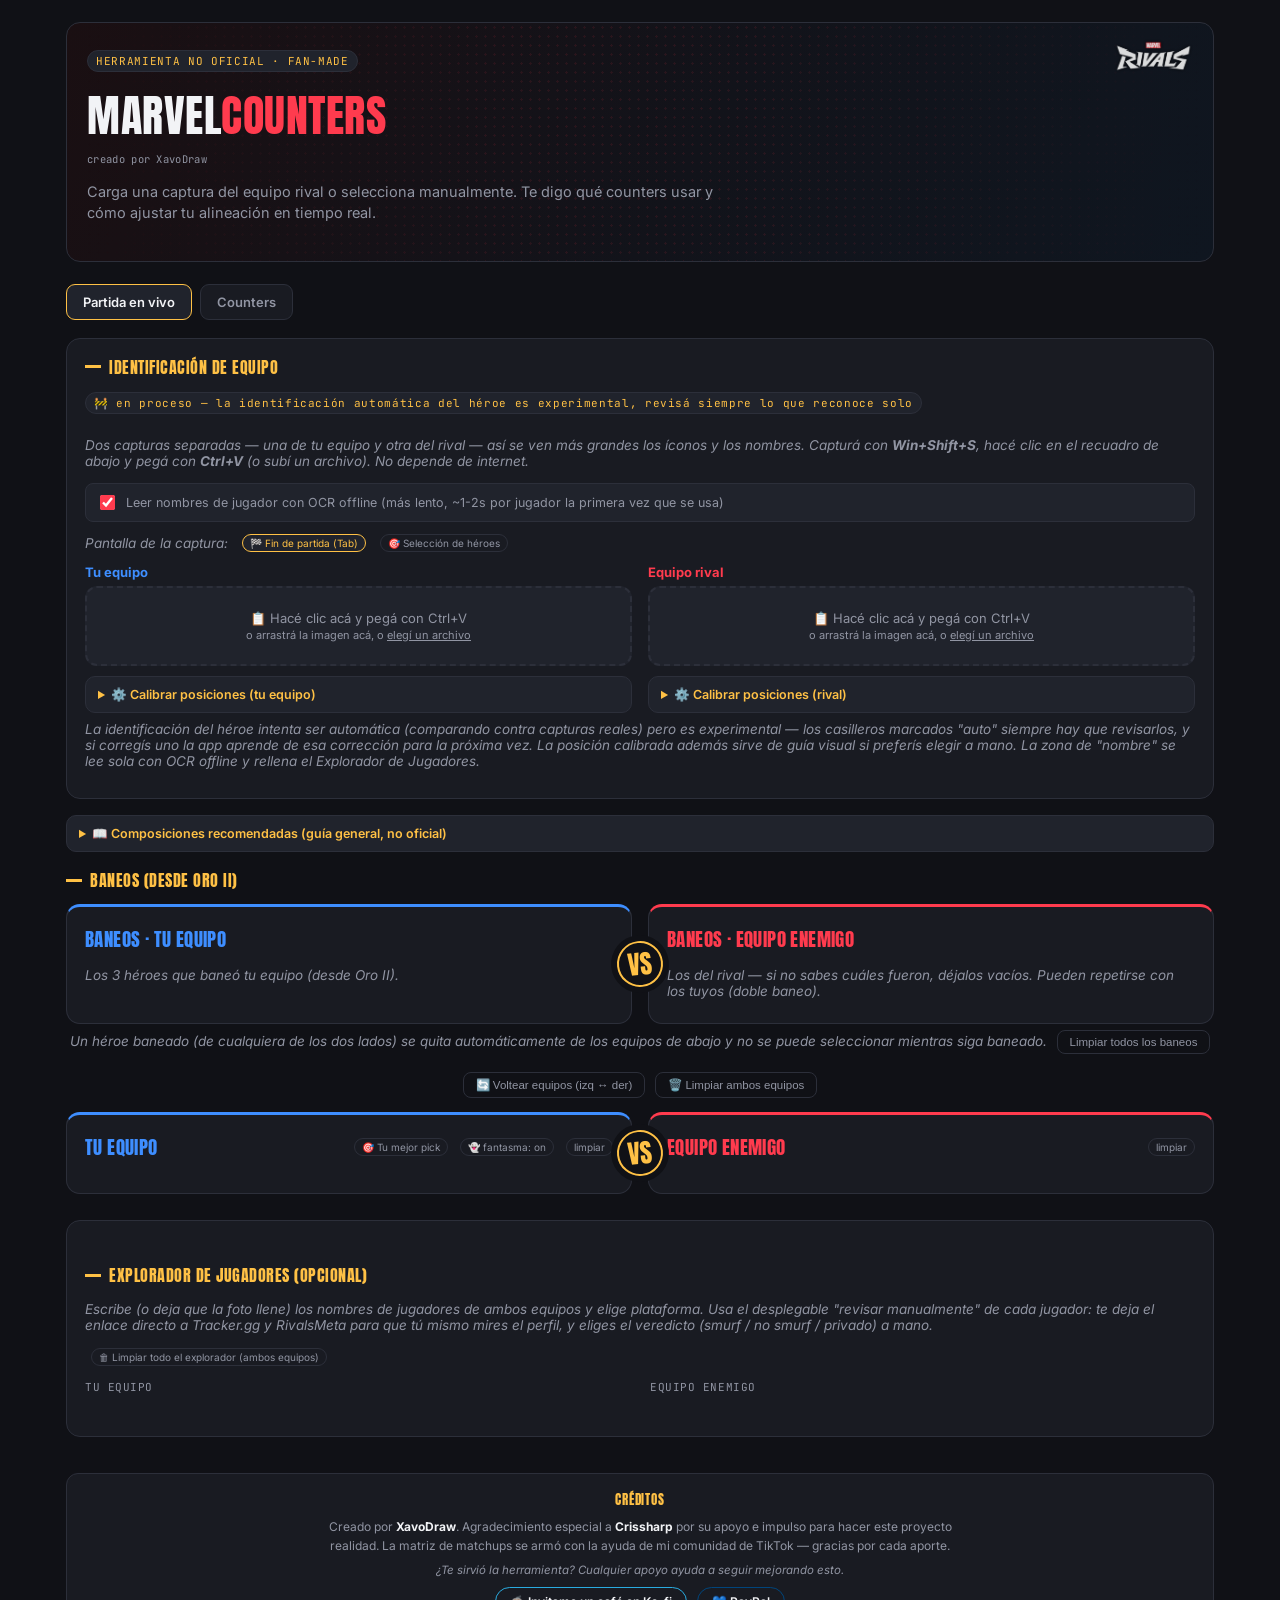
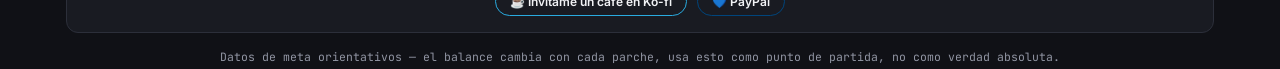
==== index.html @ 92feb105 "Identificacion de capturas Identificar al heroe, sin exito creo" ====
<!DOCTYPE html>
<html lang="es">
<head>
<meta charset="UTF-8">
<meta http-equiv="refresh" content="0; url=MarvelCountersPrime.html">
<title>Marvel Counters</title>
</head>
<body>
<p>Cargando... si no avanza, <a href="MarvelCountersPrime.html">hacé clic acá</a>.</p>
</body>
</html>
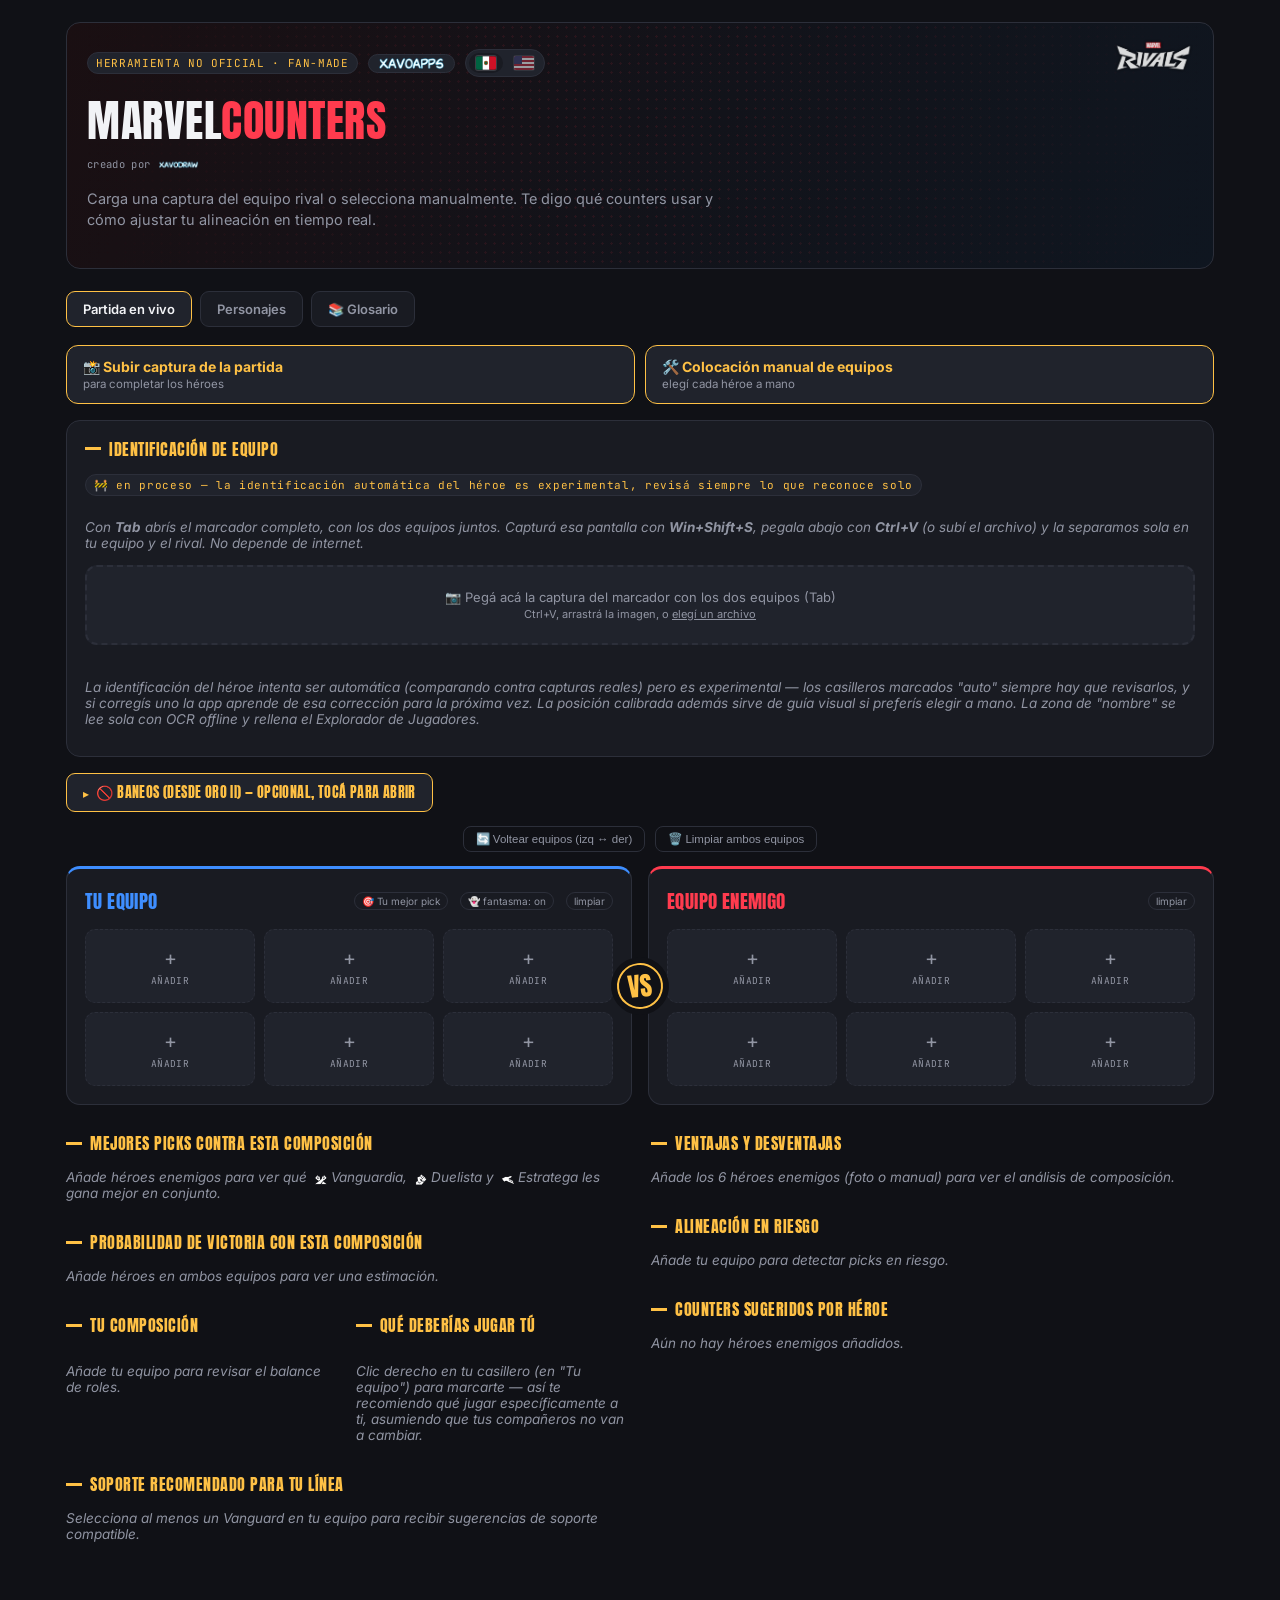
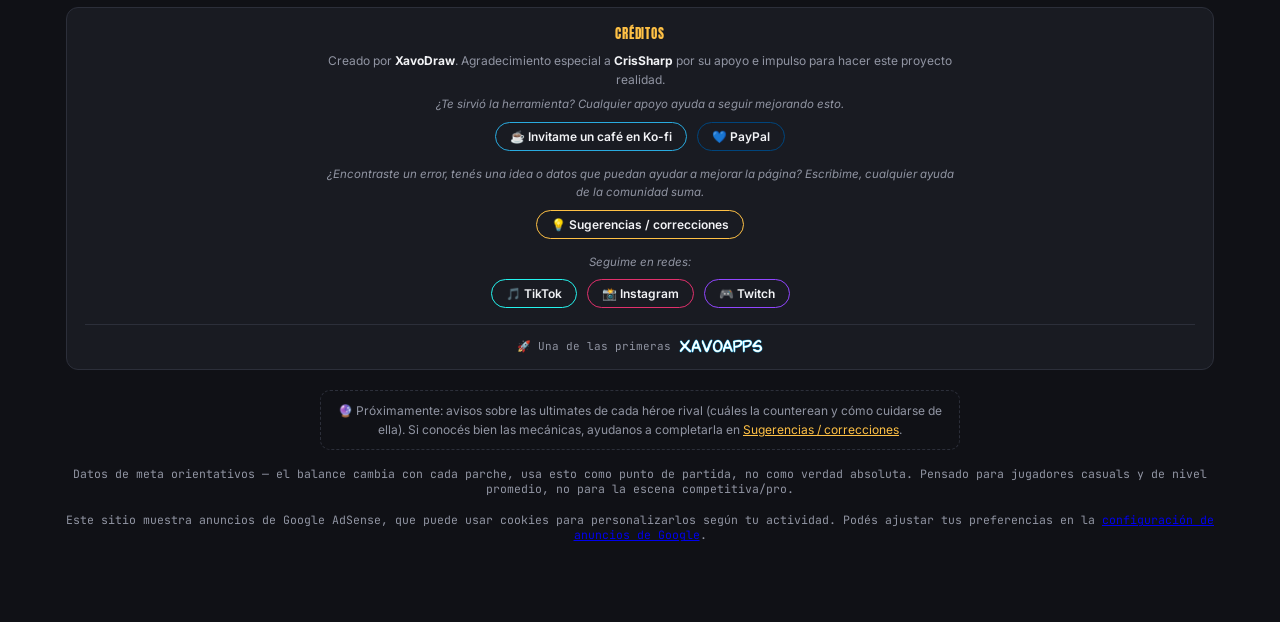
==== commit 87c6b5a8: "Sirve la app directamente en index.html en vez de redirigir a MarvelCountersPrime.html Evita que la " ====
--- a/index.html
+++ b/index.html
@@ -2,10 +2,334 @@
 <html lang="es">
 <head>
 <meta charset="UTF-8">
-<meta http-equiv="refresh" content="0; url=MarvelCountersPrime.html">
+<meta name="viewport" content="width=device-width, initial-scale=1.0">
 <title>Marvel Counters</title>
+<script async src="https://pagead2.googlesyndication.com/pagead/js/adsbygoogle.js?client=ca-pub-5918687783087129" crossorigin="anonymous"></script>
+<link rel="preconnect" href="https://fonts.googleapis.com">
+<link href="https://fonts.googleapis.com/css2?family=Anton&family=Inter:wght@400;500;600;700;800&family=JetBrains+Mono:wght@500&display=swap" rel="stylesheet">
+<link rel="stylesheet" href="assets/css/styles.css">
 </head>
 <body>
-<p>Cargando... si no avanza, <a href="MarvelCountersPrime.html">hacé clic acá</a>.</p>
+<button id="backToTopBtn" title="Volver arriba" data-i18n-title="backToTop">⬆</button>
+<div id="tipToast"><button class="tip-close" id="tipToastClose" title="Cerrar" data-i18n-title="close">✕</button><span id="tipToastText"></span></div>
+<div class="wrap">
+
+  <header>
+    <div class="halftone-strip"></div>
+    <img class="game-logo" src="assets/img/marvel-rivals-logo.webp" alt="Marvel Rivals">
+    <div class="badge-row">
+      <span class="badge" data-i18n="header.badge">HERRAMIENTA NO OFICIAL · FAN-MADE</span>
+      <a class="xavoapps-badge" href="https://www.tiktok.com/@xavovideo" target="_blank" rel="noopener" title="Una de las primeras XavoApps" data-i18n-title="header.xavoappsTitle">
+        <img src="assets/img/xavoapps-logo.png" alt="XavoApps">
+      </a>
+      <div class="lang-toggle">
+        <button class="lang-btn active" id="langEs" data-lang="es" title="Español"><svg viewBox="0 0 3 2" width="20" height="14" aria-hidden="true"><rect width="1" height="2" fill="#006341"/><rect x="1" width="1" height="2" fill="#fff"/><rect x="2" width="1" height="2" fill="#CE1126"/><circle cx="1.5" cy="1" r="0.32" fill="#8B5A2B"/><circle cx="1.5" cy="1" r="0.16" fill="#006341"/></svg></button>
+        <button class="lang-btn" id="langEn" data-lang="en" title="English"><svg viewBox="0 0 20 14" width="20" height="14" aria-hidden="true"><rect width="20" height="14" fill="#fff"/><rect width="20" height="2" y="0" fill="#B22234"/><rect width="20" height="2" y="4" fill="#B22234"/><rect width="20" height="2" y="8" fill="#B22234"/><rect width="20" height="2" y="12" fill="#B22234"/><rect width="8" height="8" fill="#3C3B6E"/></svg></button>
+      </div>
+    </div>
+    <h1>MARVEL<span>COUNTERS</span></h1>
+    <p class="credit" data-i18n-html="header.credit">creado por <img class="xavodraw-logo" src="assets/img/xavodraw-logo.png" alt="XavoDraw"></p>
+    <p class="sub" data-i18n="header.sub">Carga una captura del equipo rival o selecciona manualmente. Te digo qué counters usar y cómo ajustar tu alineación en tiempo real.</p>
+  </header>
+
+  <div class="tabbar">
+    <button class="tab-btn active" id="tabMain" data-i18n="tab.main">Partida en vivo</button>
+    <button class="tab-btn" id="tabEditor" data-i18n="tab.editor">Counters</button>
+    <button class="tab-btn" id="tabGlossary" data-i18n="tab.glossary">Glosario</button>
+  </div>
+
+  <div id="mainView">
+
+  <!-- explorador de jugadores (pre-partida) sigue oculto por el momento (beta pausada) -- se deja
+       en el DOM, solo escondido, para reactivarlo facil mas adelante sin perder el trabajo de
+       deteccion/i18n. La identificacion de equipo (captura del marcador) se reactivo el 2026-08-17
+       tras arreglar la deteccion de verdad (ver commits del dia: bug de trimDarkBorders + seed
+       reconstruido con 55 heroes, probado en vivo con capturas reales, 9/12 y 11/11 aciertos) -->
+  <div class="quick-jump-row">
+    <a class="quick-jump-btn" href="#teamCaptureSection"><span data-i18n="quickjump.team">📸 Subir captura de la partida</span><span class="qj-sub" data-i18n="quickjump.teamSub">para completar los héroes</span></a>
+    <a class="quick-jump-btn" href="#playerNamesCaptureZone" style="display:none;"><span data-i18n="quickjump.names">🪧 Captura de jugadores (pre-partida)</span><span class="qj-sub" data-i18n="quickjump.namesSub">para completar el explorador de jugadores</span></a>
+    <a class="quick-jump-btn" href="#manualTeamSection"><span data-i18n="quickjump.manual">🛠️ Colocación manual de equipos</span><span class="qj-sub" data-i18n="quickjump.manualSub">elegí cada héroe a mano</span></a>
+  </div>
+
+  <div class="local-detect-section" id="teamCaptureSection">
+    <div class="sec-title" style="margin-top:0;" data-i18n="team.title">Identificación de equipo</div>
+    <span class="badge" style="margin-bottom:10px;" data-i18n="team.betaBadge">🚧 en proceso — la identificación automática del héroe es experimental, revisá siempre lo que reconoce solo</span>
+    <p class="empty-hint" data-i18n-html="team.hintSeparate">Con <b>Tab</b> abrís el marcador completo, con los dos equipos juntos. Capturá esa pantalla con <b>Win+Shift+S</b>, pegala abajo con <b>Ctrl+V</b> (o subí el archivo) y la separamos sola en tu equipo y el rival. No depende de internet.</p>
+    <div id="combinedZoneWrap">
+      <div class="paste-zone" id="pasteZoneCombined" tabindex="0" data-i18n-html="team.combinedHint">📷 Pegá acá la captura del marcador con los dos equipos (Tab)<br><span class="paste-zone-sub">Ctrl+V, arrastrá la imagen, o <u id="combinedFilePick">elegí un archivo</u></span></div>
+      <input type="file" id="combinedFileInput" accept="image/*" style="display:none">
+      <span class="status-line" id="combinedDetectStatus"></span>
+      <div style="display:flex;gap:16px;flex-wrap:wrap;margin-top:6px;">
+        <span class="status-line" id="allyDetectStatus" style="color:var(--ally);"></span>
+        <span class="status-line" id="enemyDetectStatus" style="color:var(--enemy);"></span>
+      </div>
+    </div>
+    <p class="empty-hint" style="margin-top:8px;" data-i18n-html="team.footerHint">La identificación del héroe intenta ser automática (comparando contra capturas reales) pero es experimental — los casilleros marcados "auto" siempre hay que revisarlos, y si corregís uno la app aprende de esa corrección para la próxima vez. La posición calibrada además sirve de guía visual si preferís elegir a mano. La zona de "nombre" se lee sola con OCR offline y rellena el Explorador de Jugadores.</p>
+  </div>
+
+  <details class="ban-collapse">
+    <summary data-i18n="bans.title">🚫 Baneos (desde Oro II) — opcional, tocá para abrir</summary>
+    <div class="teams">
+      <div class="vs-divider"><span>VS</span></div>
+      <div class="panel ally ban-panel">
+        <div class="panel-head">
+          <div class="panel-title" data-i18n="bans.allyTitle">Baneos · Tu equipo</div>
+        </div>
+        <p class="empty-hint" style="margin:0 0 10px;" data-i18n="bans.allyHint">Los 3 héroes que baneó tu equipo (desde Oro II).</p>
+        <div class="slots" id="banAllySlots"></div>
+      </div>
+      <div class="panel enemy ban-panel">
+        <div class="panel-head">
+          <div class="panel-title" data-i18n="bans.enemyTitle">Baneos · Equipo enemigo</div>
+        </div>
+        <p class="empty-hint" style="margin:0 0 10px;" data-i18n="bans.enemyHint">Los del rival — si no sabes cuáles fueron, déjalos vacíos. Pueden repetirse con los tuyos (doble baneo).</p>
+        <div class="slots" id="banEnemySlots"></div>
+      </div>
+    </div>
+    <p class="empty-hint" style="text-align:center;margin:6px 0 18px;"><span data-i18n="bans.footerHint">Un héroe baneado (de cualquiera de los dos lados) se quita automáticamente de los equipos de abajo y no se puede seleccionar mientras siga baneado.</span> <button class="ban-clear-btn" id="clearBansBtn" style="margin:0 0 0 6px;" data-i18n="bans.clearBtn">Limpiar todos los baneos</button></p>
+  </details>
+
+  <div class="team-tools">
+    <button class="ban-clear-btn" id="swapTeamsBtn" data-i18n="teamtools.swap">🔄 Voltear equipos (izq ↔ der)</button>
+    <button class="ban-clear-btn" id="clearAllTeamsBtn" data-i18n="teamtools.clearAll">🗑️ Limpiar ambos equipos</button>
+  </div>
+
+  <div class="teams" id="manualTeamSection">
+    <div class="vs-divider"><span>VS</span></div>
+
+    <div class="panel ally">
+      <div class="panel-head">
+        <div class="panel-title" data-i18n="panel.yourTeam">Tu Equipo</div>
+        <div style="display:flex;gap:6px;">
+          <button class="mini-btn" id="autoPickMeBtn" title="Marca tu casillero (clic derecho) y añade al menos 1 rival para usar esto" data-i18n="panel.bestPick" data-i18n-title="panel.bestPickTitle">🎯 Tu mejor pick</button>
+          <button class="mini-btn" id="ghostToggleBtn" title="Muestra sugerencias fantasma en los casilleros vacíos" data-i18n-title="panel.ghostTitle">👻 fantasma: on</button>
+          <button class="mini-btn" id="clearAllyBtn" data-i18n="panel.clear">limpiar</button>
+        </div>
+      </div>
+      <div class="slots" id="allySlots"></div>
+      <div id="allyDmgHealBar"></div>
+      <div id="allyHealEff"></div>
+    </div>
+
+    <div class="panel enemy">
+      <div class="panel-head">
+        <div class="panel-title" data-i18n="panel.enemyTeam">Equipo Enemigo</div>
+        <button class="mini-btn" id="clearEnemyBtn" data-i18n="panel.clear">limpiar</button>
+      </div>
+      <div class="slots" id="enemySlots"></div>
+      <div id="enemyDmgHealBar"></div>
+      <div id="enemyHealEff"></div>
+    </div>
+  </div>
+
+  <section class="analysis" id="analysis"></section>
+
+  <section class="scouting" style="margin-top:16px;display:none;">
+    <div class="sec-title" data-i18n="scouting.title">Explorador de jugadores (opcional)</div>
+    <p class="empty-hint" style="margin-bottom:12px;" data-i18n="scouting.hint">Escribe (o deja que la foto llene) los nombres de jugadores de ambos equipos y elige plataforma. Cada jugador tiene enlaces directos a Tracker.gg y RivalsMeta para que revises el perfil vos mismo.</p>
+
+    <div id="playerNamesCaptureZone">
+      <p class="empty-hint" style="margin:0 0 6px;" data-i18n="scouting.loadingHint">🪧 ¿Tenés la captura de carga (antes de elegir héroe)? Subila acá y completamos los nombres que hayan quedado vacíos abajo — no hace falta si ya los tenés.</p>
+      <div class="paste-zone" id="pasteZoneLoading" tabindex="0" data-i18n-html="scouting.pasteLoading">📋 Pegá (Ctrl+V) o arrastrá la captura de carga acá<br><span class="paste-zone-sub">o <u id="loadingFilePick">elegí un archivo</u></span></div>
+      <input type="file" id="loadingFileInput" accept="image/*" style="display:none">
+      <span class="status-line" id="loadingDetectStatus" style="display:block;margin:4px 0 12px;"></span>
+    </div>
+
+    <div style="margin-bottom:14px;">
+      <button class="mini-btn" id="clearAllScoutBtn" data-i18n="scouting.clearAll">🗑 Limpiar todo el explorador (ambos equipos)</button>
+    </div>
+
+    <div class="scout-cols">
+      <div class="scout-group">
+        <div class="scout-group-title" data-i18n="scouting.yourTeam">Tu equipo</div>
+        <div id="scoutRowsAlly" class="scout-rows"></div>
+      </div>
+
+      <div class="scout-group">
+        <div class="scout-group-title" data-i18n="scouting.enemyTeam">Equipo enemigo</div>
+        <div id="scoutRowsEnemy" class="scout-rows"></div>
+      </div>
+    </div>
+  </section>
+
+  </div>
+
+  <div id="editorView" style="display:none;">
+    <div class="sec-title" data-i18n="editor.title">Counters</div>
+    <p class="empty-hint" style="margin-bottom:12px;" data-i18n="editor.hint">Elige un héroe para ver su matriz de matchups completa: quién le gana, con quién empareja parejo (a favor, parejo, o le cuesta), y a quién le gana fácil.</p>
+
+    <input type="text" id="editorHeroSearch" placeholder="Buscar héroe a editar..." data-i18n-placeholder="editor.searchPlaceholder">
+    <div class="role-filter-bar" id="editorRoleFilter">
+      <button class="role-filter-btn active" data-role="" data-i18n="role.all">Todos</button>
+      <button class="role-filter-btn" data-role="Vanguard" data-i18n="role.Vanguard">Vanguardia</button>
+      <button class="role-filter-btn" data-role="Duelist" data-i18n="role.Duelist">Duelista</button>
+      <button class="role-filter-btn" data-role="Strategist" data-i18n="role.Strategist">Estratega</button>
+    </div>
+    <div id="editorHeroList" class="hero-grid"></div>
+    <div id="editorDetail"></div>
+  </div>
+
+  <div id="glossaryView" style="display:none;">
+    <div class="sec-title" style="margin-top:0;" data-i18n="comp.summary">📖 Composiciones recomendadas (guía general, no oficial)</div>
+    <p class="empty-hint" data-i18n="comp.hint">Basado en datos de la comunidad — el balance cambia con cada parche, usalo como punto de partida.</p>
+    <div class="comp-guide-grid">
+      <div class="comp-guide-card good">
+        <div class="comp-guide-title" data-i18n="comp.222title">✅ 2-2-2 balanceada</div>
+        <div class="comp-guide-body" data-i18n="comp.222body">2 vanguardias · 2 duelistas · 2 estrategas. La composición más confiable — ronda ~52-54% de winrate. Es la base por defecto salvo que tengas una razón concreta para desviarte.</div>
+      </div>
+      <div class="comp-guide-card">
+        <div class="comp-guide-title" data-i18n="comp.divetitle">🤿 Dive (buceo)</div>
+        <div class="comp-guide-body" data-i18n="comp.divebody">Hulk, Venom, Black Panther o Spider-Man iniciando directo al backline rival, con Mantis o Cloak & Dagger sosteniendo la movilidad del dive.</div>
+      </div>
+      <div class="comp-guide-card">
+        <div class="comp-guide-title" data-i18n="comp.brawltitle">🧱 Brawl (línea reforzada)</div>
+        <div class="comp-guide-body" data-i18n="comp.brawlbody">Groot, Thor, The Thing, Captain America y Hulk apilados adelante peleando cuerpo a cuerpo — presiona el espacio en vez de rotar.</div>
+      </div>
+      <div class="comp-guide-card">
+        <div class="comp-guide-title" data-i18n="comp.airtitle">🕊️ Aérea</div>
+        <div class="comp-guide-body" data-i18n="comp.airbody">Iron Man o Storm junto a Human Torch controlando el espacio aéreo — fuerte cuando el rival no tiene buena respuesta antiaérea.</div>
+      </div>
+      <div class="comp-guide-card risky">
+        <div class="comp-guide-title" data-i18n="comp.triple3title">⚠ Triple estratega (alto riesgo)</div>
+        <div class="comp-guide-body" data-i18n="comp.triple3body">3 estrategas. Ronda ~45% de winrate en la comunidad — exige muy buena rotación de ultimates y coordinación de equipo. Solo recomendable en grupos muy coordinados.</div>
+      </div>
+      <div class="comp-guide-card bad">
+        <div class="comp-guide-title" data-i18n="comp.avoidtitle">🚫 Evitar: 1 solo estratega</div>
+        <div class="comp-guide-body" data-i18n="comp.avoidbody">Cae a ~42-46% de winrate — se pierde la mayoría de las veces. Solo unas pocas comps muy específicas y coordinadas lo compensan (ej. Doctor Strange sosteniendo solo, o con el team-up de Iron Man). Si puedes, suma un segundo estratega.</div>
+      </div>
+    </div>
+
+    <div class="sec-title" data-i18n="glossary.title">📚 Glosario de arquetipos (qué es un brawl, un dive, y así)</div>
+    <p class="empty-hint" data-i18n="glossary.hint">Categorías de estilo de juego, no de rol — dos héroes del mismo rol pueden jugarse muy distinto. Investigado de guías de la comunidad (2026-08-01), no todos los héroes están clasificados todavía.</p>
+
+    <div class="glossary-role-title" style="color:var(--vg);" data-i18n="glossary.vanguardTitle">Vanguardia (tanques)</div>
+    <div class="comp-guide-grid">
+      <div class="comp-guide-card" style="border-left-color:var(--vg);">
+        <div class="comp-guide-title" data-i18n="arch.dive_tank">🦅 Dive</div>
+        <div class="comp-guide-body" data-i18n="glossary.dive_tank.desc">Va directo a la backline enemiga en vez de sostener el frente — prioriza matar al soporte antes que aguantar espacio.</div>
+      </div>
+      <div class="comp-guide-card" style="border-left-color:var(--vg);">
+        <div class="comp-guide-title" data-i18n="arch.shield_tank">🛡️ Escudo</div>
+        <div class="comp-guide-body" data-i18n="glossary.shield_tank.desc">Sostiene un escudo o barrera para proteger al equipo. Más lento, pero da control de espacio confiable.</div>
+      </div>
+      <div class="comp-guide-card" style="border-left-color:var(--vg);">
+        <div class="comp-guide-title" data-i18n="arch.brawl_tank">🥊 Brawl</div>
+        <div class="comp-guide-body" data-i18n="glossary.brawl_tank.desc">Protege tu propia backline y castiga a los divers rivales — pelea cuerpo a cuerpo cerca de tus aliados, no lejos de ellos.</div>
+      </div>
+      <div class="comp-guide-card" style="border-left-color:var(--vg);">
+        <div class="comp-guide-title" data-i18n="arch.bunker_tank">🏰 Bunker</div>
+        <div class="comp-guide-body" data-i18n="glossary.bunker_tank.desc">Controla una zona con trampas, torretas o área de negación en vez de moverse con el equipo.</div>
+      </div>
+    </div>
+
+    <div class="glossary-role-title" style="color:var(--du);" data-i18n="glossary.duelistTitle">Duelista (daño)</div>
+    <div class="comp-guide-grid">
+      <div class="comp-guide-card" style="border-left-color:var(--du);">
+        <div class="comp-guide-title" data-i18n="arch.sustain_dps">🎯 Todoterreno</div>
+        <div class="comp-guide-body" data-i18n="glossary.sustain_dps.desc">Daño constante a media distancia, con buen desempeño contra tanques. El "todoterreno" de los duelistas.</div>
+      </div>
+      <div class="comp-guide-card" style="border-left-color:var(--du);">
+        <div class="comp-guide-title" data-i18n="arch.brawl_dps">🥊 Cuerpo a cuerpo</div>
+        <div class="comp-guide-body" data-i18n="glossary.brawl_dps.desc">Pelea de corto alcance, buen desempeño contra divers/flanqueadores — cambia alcance por sobrevida y daño explosivo.</div>
+      </div>
+      <div class="comp-guide-card" style="border-left-color:var(--du);">
+        <div class="comp-guide-title" data-i18n="arch.flank_dps">🗡️ Flanker</div>
+        <div class="comp-guide-body" data-i18n="glossary.flank_dps.desc">El asesino: se cuela detrás de las líneas enemigas para eliminar soportes. Rápido pero frágil.</div>
+      </div>
+      <div class="comp-guide-card" style="border-left-color:var(--du);">
+        <div class="comp-guide-title" data-i18n="arch.poke_dps">🏹 Poke</div>
+        <div class="comp-guide-body" data-i18n="glossary.poke_dps.desc">El francotirador: mucho daño a larga distancia a cambio de movilidad. Exige buena puntería y posición.</div>
+      </div>
+    </div>
+    <p class="empty-hint" style="margin-top:8px;" data-i18n-html="glossary.cycle">Entre duelistas hay un ciclo tipo piedra-papel-tijera: <b>Todoterreno</b> le gana a <b>Cuerpo a cuerpo</b>, que le gana a <b>Flanker</b>, que le gana a <b>Poke</b>, que le gana de vuelta a <b>Todoterreno</b>. La app ya usa esto como un afinador chico al recomendar picks — no reemplaza tu matriz de counters, solo desempata.</p>
+
+    <div class="glossary-role-title" style="color:var(--st);" data-i18n="glossary.strategistTitle">Estratega (soporte)</div>
+    <div class="comp-guide-grid">
+      <div class="comp-guide-card" style="border-left-color:var(--st);">
+        <div class="comp-guide-title" data-i18n="arch.lifeline">❤️ Sanador principal</div>
+        <div class="comp-guide-body" data-i18n="glossary.lifeline.desc">El sanador clásico — mucha curación por segundo, mayormente a un solo objetivo. El "healer puro".</div>
+      </div>
+      <div class="comp-guide-card" style="border-left-color:var(--st);">
+        <div class="comp-guide-title" data-i18n="arch.playmaker">✨ Impulsor</div>
+        <div class="comp-guide-body" data-i18n="glossary.playmaker.desc">Menos curación, más movilidad y utilidad para habilitar jugadas del equipo (empujes, escapes, buffs de daño).</div>
+      </div>
+      <div class="comp-guide-card" style="border-left-color:var(--st);">
+        <div class="comp-guide-title" data-i18n="arch.guardian">🔰 Guardián</div>
+        <div class="comp-guide-body" data-i18n="glossary.guardian.desc">Utilidad pesada — poca curación pero mucho control de daño, escudos o CC. Brilla en composiciones con varios soportes.</div>
+      </div>
+    </div>
+
+    <div class="sec-title" data-i18n="glossary.basicStats.title">💥 Daño y curación de ataques básicos</div>
+    <p class="empty-hint" data-i18n="glossary.basicStats.hint">Números oficiales sacados directo de marvelrivals.com (no estimados). Cuando el ataque es un combo o tiene cadencia compuesta, se muestra el texto oficial tal cual en vez de inventar un promedio.</p>
+    <div id="basicStatsInfographic"></div>
+
+    <div class="sec-title" data-i18n="glossary.dataSources.title">🗂️ Fuentes de datos</div>
+    <p class="empty-hint" data-i18n-html="glossary.dataSources.body">La matriz de matchups se arma con el aporte de mi comunidad de TikTok (¡gracias por cada sugerencia y corrección!).</p>
+  </div>
+
+  <div class="credits-box">
+    <div class="credits-title" data-i18n="credits.title">Créditos</div>
+    <p class="credits-text" data-i18n-html="credits.body">Creado por <b>XavoDraw</b>. Agradecimiento especial a <b>CrisSharp</b> por su apoyo e impulso para hacer este proyecto realidad.</p>
+    <p class="credits-text credits-support" data-i18n="credits.support">¿Te sirvió la herramienta? Cualquier apoyo ayuda a seguir mejorando esto.</p>
+    <div class="support-links">
+      <a class="support-btn kofi" href="https://ko-fi.com/xavodraw" target="_blank" rel="noopener">☕ Invitame un café en Ko-fi</a>
+      <a class="support-btn paypal" href="https://www.paypal.com/paypalme/xavodraw" target="_blank" rel="noopener">💙 PayPal</a>
+    </div>
+    <p class="credits-text credits-support" style="margin-top:14px;" data-i18n="credits.feedbackQ">¿Encontraste un error, tenés una idea o datos que puedan ayudar a mejorar la página? Escribime, cualquier ayuda de la comunidad suma.</p>
+    <div class="support-links">
+      <a class="support-btn feedback" href="https://forms.gle/JciAp9p19B3aYrXJ6" target="_blank" rel="noopener" data-i18n="credits.feedbackBtn">💡 Sugerencias / correcciones</a>
+    </div>
+    <p class="credits-text credits-support" style="margin-top:14px;" data-i18n="credits.followUs">Seguime en redes:</p>
+    <div class="support-links">
+      <a class="support-btn tiktok" href="https://www.tiktok.com/@xavovideo" target="_blank" rel="noopener">🎵 TikTok</a>
+      <a class="support-btn instagram" href="https://www.instagram.com/xavodraw/" target="_blank" rel="noopener">📸 Instagram</a>
+      <a class="support-btn twitch" href="https://www.twitch.tv/xavodraw" target="_blank" rel="noopener">🎮 Twitch</a>
+    </div>
+    <a class="xavoapps-footer" href="https://www.tiktok.com/@xavovideo" target="_blank" rel="noopener">
+      <span data-i18n="credits.xavoappsFooter">🚀 Una de las primeras</span>
+      <img src="assets/img/xavoapps-logo.png" alt="XavoApps">
+    </a>
+  </div>
+
+  <p class="ultimates-notice" data-i18n-html="footer.ultimatesComingSoon">🔮 Próximamente: avisos sobre las ultimates de cada héroe rival (cuáles la counterean y cómo cuidarse de ella). Si conocés bien las mecánicas, ayudanos a completarla en <a href="https://forms.gle/JciAp9p19B3aYrXJ6" target="_blank" rel="noopener">Sugerencias / correcciones</a>.</p>
+  <footer data-i18n="footer.disclaimer">Datos de meta orientativos — el balance cambia con cada parche, usa esto como punto de partida, no como verdad absoluta. Pensado para jugadores casuals y de nivel promedio, no para la escena competitiva/pro.</footer>
+  <footer data-i18n-html="footer.adsPrivacy">Este sitio muestra anuncios de Google AdSense, que puede usar cookies para personalizarlos según tu actividad. Podés ajustar tus preferencias en la <a href="https://adssettings.google.com/" target="_blank" rel="noopener">configuración de anuncios de Google</a>.</footer>
+</div>
+
+<div class="modal-bg" id="modalBg">
+  <div class="modal">
+    <button class="modal-close" id="modalClose" data-i18n="modal.close">cerrar ✕</button>
+    <input type="text" id="modalSearch" placeholder="Buscar héroe..." data-i18n-placeholder="modal.searchPlaceholder">
+    <div class="role-filter-bar" id="modalRoleFilter">
+      <button class="role-filter-btn active" data-role="" data-i18n="role.all">Todos</button>
+      <button class="role-filter-btn" data-role="Vanguard" data-i18n="role.Vanguard">Vanguardia</button>
+      <button class="role-filter-btn" data-role="Duelist" data-i18n="role.Duelist">Duelista</button>
+      <button class="role-filter-btn" data-role="Strategist" data-i18n="role.Strategist">Estratega</button>
+    </div>
+    <div class="modal-count" id="modalCount"></div>
+    <div class="modal-list" id="modalList"></div>
+  </div>
+</div>
+
+<script src="assets/js/i18n.js"></script>
+<script src="assets/data/hero-images.js"></script>
+<script src="assets/data/role-icons.js"></script>
+<script src="assets/vendor/tesseract.min.js"></script>
+<script src="assets/data/tesseract-worker-src.js"></script>
+<script src="assets/data/tesseract-core-src.js"></script>
+<script src="assets/data/tesseract-traineddata-b64.js"></script>
+<script src="assets/data/hero-icon-seed.js"></script>
+<script src="assets/data/ref-matchup-scores.js"></script>
+<script src="assets/data/ref-hero-meta-stats.js"></script>
+<script src="assets/data/hero-basic-stats.js"></script>
+<script src="assets/js/hero-roster.js"></script>
+<script src="assets/js/matchups.js"></script>
+<script src="assets/js/hero-detect.js"></script>
+<script src="assets/js/team-state.js"></script>
+<script src="assets/js/analysis.js"></script>
+<script src="assets/js/detection.js"></script>
+<script src="assets/js/scouting.js"></script>
+<script src="assets/js/tabs-editor.js"></script>
+<script src="assets/js/bootstrap.js"></script>
 </body>
 </html>
--- a/assets/css/styles.css
+++ b/assets/css/styles.css
@@ -0,0 +1,587 @@
+  :root{
+    --bg:#101116;
+    --panel:#191b22;
+    --panel-alt:#20232c;
+    --line:#2c2f3a;
+    --enemy:#ff3b4e;
+    --enemy-dim:#5c2530;
+    --ally:#3e8eff;
+    --ally-dim:#1f3a63;
+    --gold:#ffc145;
+    --green:#3ecf6e;
+    --green-dim:#1d4a30;
+    --text:#f2f3f6;
+    --muted:#9195a3;
+    --vg:#ff8a3d;
+    --du:#ff3b4e;
+    --st:#3ecf8e;
+  }
+  *{box-sizing:border-box;}
+  body{margin:0;background:var(--bg);color:var(--text);font-family:'Inter',sans-serif;-webkit-font-smoothing:antialiased;}
+  .halftone{
+    background-image:radial-gradient(circle, rgba(255,255,255,0.14) 1px, transparent 1.4px);
+    background-size:7px 7px;
+  }
+  .wrap{max-width:1180px;margin:0 auto;padding:22px 16px 80px;}
+  header{position:relative;padding:26px 20px 22px;margin-bottom:22px;border-radius:14px;overflow:hidden;
+    background:linear-gradient(120deg,#1a0f12 0%,#12131a 55%,#0f1620 100%);border:1px solid var(--line);}
+  header .halftone-strip{position:absolute;inset:0;opacity:.5;background-image:
+    radial-gradient(circle, rgba(255,59,78,0.18) 1px, transparent 1.4px);
+    background-size:9px 9px;-webkit-mask-image:linear-gradient(90deg,transparent,black 40%,black 60%,transparent);}
+  h1{font-family:'Anton',sans-serif;font-weight:400;letter-spacing:.5px;font-size:clamp(28px,5vw,44px);margin:0 0 4px;
+    text-transform:uppercase;position:relative;z-index:1;}
+  h1 span{color:var(--enemy);}
+  .sub{color:var(--muted);font-size:14.5px;position:relative;z-index:1;max-width:640px;line-height:1.5;}
+  .badge{display:inline-block;font-family:'JetBrains Mono',monospace;font-size:11px;letter-spacing:.06em;
+    background:var(--panel-alt);border:1px solid var(--line);color:var(--gold);padding:3px 8px;border-radius:20px;margin-bottom:10px;position:relative;z-index:1;}
+  .badge-row{display:flex;align-items:center;gap:10px;flex-wrap:wrap;position:relative;z-index:1;}
+  .xavoapps-badge{display:inline-flex;align-items:center;background:var(--panel-alt);border:1px solid var(--line);
+    border-radius:20px;padding:3px 10px;margin-bottom:10px;text-decoration:none;transition:.15s;}
+  .xavoapps-badge:hover{border-color:#3ef2f2;}
+  .xavoapps-badge img{height:11px;display:block;}
+  .xavodraw-logo{height:16px;vertical-align:middle;margin-left:2px;}
+  .lang-toggle{display:inline-flex;gap:4px;background:var(--panel-alt);border:1px solid var(--line);
+    border-radius:20px;padding:3px;margin-bottom:10px;}
+  .lang-btn{background:none;border:none;padding:3px 7px;border-radius:16px;
+    cursor:pointer;opacity:.55;transition:.15s;display:flex;align-items:center;}
+  .lang-btn svg{display:block;border-radius:2px;box-shadow:0 0 0 1px rgba(255,255,255,.15);}
+  .lang-btn.active{opacity:1;background:var(--panel);}
+  .lang-btn:hover{opacity:1;}
+  .game-logo{position:absolute;top:16px;right:20px;height:34px;opacity:.85;z-index:1;pointer-events:none;}
+  @media(max-width:560px){.game-logo{height:22px;top:14px;right:14px;}}
+
+  .teams{display:grid;grid-template-columns:1fr 1fr;gap:16px;position:relative;}
+  @media(max-width:760px){.teams{grid-template-columns:1fr;}}
+  .vs-divider{display:none;}
+  @media(min-width:761px){
+    .vs-divider{display:flex;align-items:center;justify-content:center;position:absolute;left:50%;top:0;bottom:0;
+      transform:translateX(-50%);width:56px;z-index:2;pointer-events:none;}
+    .vs-divider span{font-family:'Anton',sans-serif;font-size:26px;color:var(--gold);background:var(--bg);
+      border:2px solid var(--gold);width:46px;height:46px;border-radius:50%;display:flex;align-items:center;justify-content:center;
+      transform:rotate(-6deg);box-shadow:0 0 0 6px var(--bg);}
+  }
+
+  .panel{background:var(--panel);border:1px solid var(--line);border-radius:14px;padding:18px;position:relative;}
+  .panel.enemy{border-top:3px solid var(--enemy);}
+  .panel.ally{border-top:3px solid var(--ally);}
+  .panel-head{display:flex;align-items:center;justify-content:space-between;margin-bottom:14px;flex-wrap:wrap;gap:8px;}
+  .panel-title{font-family:'Anton',sans-serif;font-size:19px;letter-spacing:.4px;text-transform:uppercase;}
+  .panel.enemy .panel-title{color:var(--enemy);}
+  .panel.ally .panel-title{color:var(--ally);}
+
+  .upload-btn{font-family:'Inter',sans-serif;font-weight:600;font-size:12.5px;background:var(--enemy);color:#fff;
+    border:none;padding:8px 12px;border-radius:8px;cursor:pointer;display:flex;align-items:center;gap:6px;}
+  .upload-btn:hover{filter:brightness(1.1);}
+  .upload-btn:disabled{opacity:.5;cursor:wait;}
+  .status-line{font-family:'JetBrains Mono',monospace;font-size:11.5px;color:var(--gold);margin:-4px 0 10px;min-height:14px;}
+
+  .slots{display:grid;grid-template-columns:repeat(3,1fr);gap:9px;}
+  /* barrita de dano/curacion anclada debajo de los 6 casilleros -- ver renderAnalysis() en
+     analysis.js para el porque (garantiza la misma altura en Tu Equipo y Equipo Enemigo) */
+  #allyDmgHealBar:not(:empty), #enemyDmgHealBar:not(:empty){margin-top:12px;padding-top:10px;border-top:1px solid var(--line);}
+  /* veredicto cruzado de eficiencia (dano rival vs tu curacion) -- ver healEfficiencyHtml en
+     analysis.js */
+  #allyHealEff:not(:empty), #enemyHealEff:not(:empty){margin-top:8px;}
+  .healeff-wrap{border-radius:8px;padding:6px 10px;font-size:11.5px;display:flex;flex-direction:column;gap:2px;}
+  .healeff-good{background:rgba(62,207,142,.12);border:1px solid rgba(62,207,142,.35);}
+  .healeff-bad{background:rgba(255,59,78,.1);border:1px solid rgba(255,59,78,.35);}
+  .healeff-verdict{font-weight:700;}
+  .healeff-good .healeff-verdict{color:var(--st);}
+  .healeff-bad .healeff-verdict{color:var(--enemy);}
+  .healeff-detail{color:var(--muted);font-family:'JetBrains Mono',monospace;font-size:10.5px;}
+  @media(max-width:420px){.slots{grid-template-columns:repeat(2,1fr);}}
+  .slot{background:var(--panel-alt);border:1.5px dashed var(--line);border-radius:10px;padding:10px 8px;text-align:center;
+    cursor:pointer;min-height:74px;display:flex;flex-direction:column;align-items:center;justify-content:center;gap:4px;transition:.15s;}
+  .slot:hover{border-color:var(--gold);}
+  .slot.filled{border-style:solid;}
+  .panel.enemy .slot.filled{border-color:var(--enemy);background:#241318;}
+  .panel.ally .slot.filled{border-color:var(--ally);background:#131c29;}
+  .slot .name{font-weight:700;font-size:12.5px;line-height:1.2;}
+  .slot .role{font-family:'JetBrains Mono',monospace;font-size:9.5px;color:var(--muted);text-transform:uppercase;letter-spacing:.05em;}
+  .slot .plus{font-size:20px;color:var(--muted);}
+  .slot.auto::after{content:'auto · toca para corregir';font-size:8.5px;color:var(--gold);font-family:'JetBrains Mono',monospace;}
+
+  /* relleno fantasma: sugerencia semi-transparente en un casillero todavia vacio -- se distingue
+     claramente de un pick real (opacidad + borde punteado en vez de solido) para que no se confunda
+     con un héroe ya elegido */
+  .slot.ghost{opacity:.55;border-style:dashed;border-color:var(--muted);}
+  .slot.ghost:hover{opacity:.85;border-color:var(--gold);}
+  .slot.ghost .name{color:var(--muted);}
+  .ghost-tag{font-family:'JetBrains Mono',monospace;font-size:8px;color:var(--gold);text-transform:uppercase;letter-spacing:.04em;}
+  .ghost-actions{display:flex;gap:6px;font-size:8.5px;font-family:'JetBrains Mono',monospace;}
+  .ghost-actions .ghost-pick{color:var(--ally);text-decoration:underline;}
+  .ghost-actions .ghost-other{color:var(--muted);text-decoration:underline;}
+
+  /* fila de picks recomendados con retrato, mismo lenguaje visual que los casilleros de Tu equipo,
+     en vez de la tarjeta horizontal de texto -- se lee mas rapido de un vistazo */
+  .pick-slot-row{display:flex;gap:8px;flex-wrap:wrap;}
+  .pick-slot{background:var(--panel-alt);border:1.5px solid var(--line);border-radius:10px;padding:8px 6px;text-align:center;
+    width:76px;display:flex;flex-direction:column;align-items:center;justify-content:center;gap:3px;cursor:default;}
+  .pick-slot.role-Vanguard{border-color:var(--vg);}
+  .pick-slot.role-Duelist{border-color:var(--du);}
+  .pick-slot.role-Strategist{border-color:var(--st);}
+  .pick-slot .name{font-weight:700;font-size:11px;line-height:1.15;}
+  .pick-slot .role{font-family:'JetBrains Mono',monospace;font-size:9px;color:var(--muted);display:flex;align-items:center;justify-content:center;gap:3px;}
+  .pick-slot.already{opacity:.6;}
+  .pick-slot .already-tag{font-size:8px;color:var(--ally);font-family:'JetBrains Mono',monospace;}
+  .pick-slot .dive-warn{font-size:8px;color:var(--gold);font-family:'JetBrains Mono',monospace;}
+
+  /* tarjetas de "Mejores picks contra esta composicion" -- fila horizontal con retrato grande en
+     vez del cuadrado 2x2 chico (pedido de Xavier, 2026-08-17: "muy desordenado, nada alineado,
+     quiero ver mas a los personajes en iconos grandes"). Clase separada de .pick-slot a proposito:
+     "Que deberias jugar tu" usa .pick-slot con su propio grid 2x2 y no se toca. */
+  .role-rec-grid .pick-slot-row{flex-direction:column;flex-wrap:nowrap;}
+  .pick-slot-lg{background:var(--panel-alt);border:1.5px solid var(--line);border-radius:10px;
+    padding:8px 10px;display:flex;align-items:center;gap:10px;text-align:left;cursor:default;}
+  .pick-slot-lg.role-Vanguard{border-color:var(--vg);}
+  .pick-slot-lg.role-Duelist{border-color:var(--du);}
+  .pick-slot-lg.role-Strategist{border-color:var(--st);}
+  .pick-slot-lg .hero-icon{width:48px;height:48px;border-radius:9px;flex:none;}
+  .pick-slot-lg-info{display:flex;flex-direction:column;gap:2px;min-width:0;}
+  .pick-slot-lg .name{font-weight:700;font-size:13px;line-height:1.2;}
+  .pick-slot-lg .role{font-family:'JetBrains Mono',monospace;font-size:10.5px;color:var(--muted);
+    display:flex;align-items:center;gap:3px;}
+  .pick-slot-lg.already{opacity:.6;}
+  .pick-slot-lg .already-tag{font-size:9px;color:var(--ally);font-family:'JetBrains Mono',monospace;}
+  .pick-slot-lg .dive-warn{font-size:9px;color:var(--gold);font-family:'JetBrains Mono',monospace;}
+  .pick-slot-lg .arch-tags{justify-content:flex-start;margin-top:1px;}
+
+  /* PROPUESTA en revision (2026-08-17) -- tarjetas grandes con icono para "Ventajas y desventajas",
+     en vez de mencionar al heroe metido en una oracion de texto. */
+  .highlight-row{display:flex;flex-wrap:wrap;gap:10px;margin-top:8px;}
+  .highlight-card{flex:1;min-width:100px;background:var(--panel);border:1.5px solid var(--line);
+    border-radius:10px;padding:10px 8px;text-align:center;display:flex;flex-direction:column;
+    align-items:center;gap:3px;}
+  .highlight-card.good{border-color:var(--gold);}
+  .highlight-card.weak{border-color:#2ecc71;}
+  .highlight-card.threat{border-color:var(--enemy);}
+  .highlight-card .hero-icon{width:52px;height:52px;border-radius:10px;}
+  .highlight-card .h-label{font-size:10px;color:var(--muted);text-transform:uppercase;letter-spacing:.04em;margin-top:2px;}
+  .highlight-card .h-name{font-weight:700;font-size:13px;}
+  .highlight-card .h-sub{font-size:10.5px;color:var(--muted);}
+  .dual-heroes{display:flex;align-items:center;gap:6px;}
+  .dh-item{display:flex;flex-direction:column;align-items:center;gap:3px;}
+  .dh-item .hero-icon{width:40px;height:40px;border-radius:9px;}
+  .dh-item span{font-weight:700;font-size:10.5px;width:52px;line-height:1.15;text-align:center;}
+  .dh-arrow{color:var(--muted);font-size:14px;}
+  .h-caveat{font-size:10px;color:var(--gold);margin-top:2px;}
+
+  .arch-tags{display:flex;flex-wrap:wrap;gap:2px;justify-content:center;margin-top:3px;}
+  .arch-tag{font-size:8px;color:var(--muted);background:var(--panel);border:1px solid var(--line);
+    border-radius:6px;padding:1px 4px;white-space:nowrap;}
+  .hero-grid-item .arch-tags{justify-content:center;}
+  .detail-arch-tags{justify-content:flex-start;margin:2px 0 0;}
+
+  .roletag{display:inline-block;font-size:9px;padding:1px 6px;border-radius:5px;font-family:'JetBrains Mono',monospace;letter-spacing:.04em;}
+  .roletag.Vanguard{background:rgba(255,138,61,.15);color:var(--vg);}
+  .roletag.Duelist{background:rgba(255,59,78,.15);color:var(--du);}
+  .roletag.Strategist{background:rgba(62,207,142,.15);color:var(--st);}
+
+  /* modal */
+  .modal-bg{position:fixed;inset:0;background:rgba(8,9,12,.75);backdrop-filter:blur(2px);display:none;align-items:flex-end;justify-content:center;z-index:50;}
+  .modal-bg.open{display:flex;}
+  @media(min-width:640px){.modal-bg{align-items:center;}}
+  .modal{background:var(--panel);border:1px solid var(--line);border-radius:16px 16px 0 0;width:100%;max-width:min(1240px,94vw);max-height:88vh;
+    display:flex;flex-direction:column;padding:16px;}
+  @media(min-width:640px){.modal{border-radius:16px;}}
+  .modal input{width:100%;background:var(--panel-alt);border:1px solid var(--line);color:var(--text);padding:10px 12px;
+    border-radius:9px;font-size:14px;margin-bottom:10px;font-family:'Inter',sans-serif;}
+  .modal input:focus{outline:none;border-color:var(--gold);}
+  .modal-list{overflow-y:auto;flex:1;display:grid;grid-template-columns:repeat(3,1fr);gap:18px;padding:2px;align-items:start;}
+  @media(max-width:760px){.modal-list{grid-template-columns:1fr;}}
+  .hero-role-col{display:flex;flex-direction:column;gap:8px;min-width:0;}
+  .hero-role-col-title{display:flex;align-items:center;gap:6px;font-family:'JetBrains Mono',monospace;font-size:11px;
+    letter-spacing:.05em;text-transform:uppercase;color:var(--muted);padding-bottom:6px;margin-bottom:2px;border-bottom:1px solid var(--line);}
+  .hero-role-count{color:var(--text);font-weight:700;}
+  .hero-role-col-grid{display:grid;grid-template-columns:repeat(auto-fill,minmax(96px,1fr));gap:8px;}
+  .modal-item{display:flex;flex-direction:column;align-items:center;text-align:center;gap:6px;padding:12px 8px;
+    border-radius:9px;cursor:pointer;background:var(--panel-alt);border:1px solid var(--line);}
+  .modal-item-disabled{opacity:.35;cursor:not-allowed;}
+  .modal-item-disabled:hover{border-color:var(--line);}
+  .modal-item:hover{border-color:var(--gold);}
+  .modal-item .n{font-weight:600;font-size:13.5px;line-height:1.25;}
+  .modal-item.custom-item{grid-column:1/-1;flex-direction:row;justify-content:center;}
+  .modal-item-selected{border-color:var(--gold);background:rgba(255,193,69,.16);}
+  .modal-item-selected:hover{border-color:var(--gold);}
+  .modal-item-selected .n{color:var(--gold);}
+  .modal-selected-badge{color:var(--gold)!important;font-weight:700;}
+  .modal-count{font-size:12.5px;color:var(--muted);font-family:'JetBrains Mono',monospace;margin:-4px 0 10px;}
+  .modal-close{align-self:flex-end;background:var(--panel-alt);border:1px solid var(--line);color:var(--text);
+    font-size:13px;font-weight:700;cursor:pointer;margin-bottom:10px;padding:6px 14px;border-radius:20px;transition:.12s;}
+  .modal-close:hover{background:var(--du);border-color:var(--du);color:#fff;}
+
+  section.analysis{margin-top:26px;}
+  .sec-title{font-family:'Anton',sans-serif;font-size:16px;letter-spacing:.5px;text-transform:uppercase;color:var(--gold);
+    margin:26px 0 12px;display:flex;align-items:center;gap:8px;}
+  .sec-title::before{content:'';width:16px;height:3px;background:var(--gold);display:inline-block;}
+
+  .comp-banner{background:var(--panel);border:1px solid var(--line);border-left:4px solid var(--gold);border-radius:10px;
+    padding:14px 16px;font-size:14px;line-height:1.55;}
+  .comp-banner b{color:var(--gold);}
+  /* chips de icono grande + numero para el resumen de roles (Tu composicion / Que deberias
+     jugar tu) -- pedido de Xavier, 2026-08-16, en vez del texto "2 Vanguardia · 2 Duelista..." */
+  .role-count-chip{display:inline-flex;align-items:center;gap:5px;background:var(--panel-alt);
+    border:1px solid var(--line);border-radius:20px;padding:4px 10px 4px 8px;margin-right:6px;
+    font-family:'JetBrains Mono',monospace;font-size:14px;font-weight:700;}
+  .role-count-chip.highlight{background:rgba(255,193,69,.15);border-color:var(--gold);color:var(--gold);}
+  .empty-hint{color:var(--muted);font-size:13.5px;font-style:italic;}
+
+  .counter-card{background:var(--panel);border:1px solid var(--line);border-radius:12px;padding:13px 15px;margin-bottom:10px;}
+  .counter-card .enemy-name{font-weight:800;color:var(--enemy);font-size:14.5px;}
+  .hq-stat-row{display:flex;flex-wrap:wrap;gap:12px;margin-top:6px;cursor:help;}
+  .hq-stat{font-family:'JetBrains Mono',monospace;font-size:11px;color:var(--muted);}
+  .hq-stat b{color:var(--st);font-size:12.5px;}
+  .hq-stat.basic-stat-dmg b{color:var(--enemy);}
+  .hq-stat.basic-stat-heal b{color:var(--st);}
+
+  .basic-stats-table-title{font-weight:700;font-size:13.5px;margin:18px 0 8px;color:var(--text);}
+  .basic-stats-table-wrap{overflow-x:auto;border:1px solid var(--line);border-radius:10px;}
+  .basic-stats-table{width:100%;border-collapse:collapse;font-size:12px;white-space:nowrap;}
+  .basic-stats-table th{text-align:left;padding:8px 10px;background:var(--panel-alt);color:var(--muted);font-size:10.5px;text-transform:uppercase;letter-spacing:.03em;position:sticky;top:0;}
+  .basic-stats-table td{padding:7px 10px;border-top:1px solid var(--line);}
+  .basic-stats-table td.bst-hero{display:flex;align-items:center;gap:7px;font-weight:700;}
+  .basic-stats-table td.bst-raw{white-space:normal;color:var(--muted);font-family:'JetBrains Mono',monospace;font-size:11px;max-width:420px;}
+  .basic-stats-table td.bst-num{font-family:'JetBrains Mono',monospace;font-weight:700;color:var(--gold);text-align:right;}
+  .basic-stats-table td.bst-num .empty-hint{font-weight:400;font-size:11px;}
+  .counter-card .role-mini{font-size:10px;color:var(--muted);margin-left:6px;}
+  .counter-list{display:flex;flex-wrap:wrap;gap:7px;margin-top:8px;}
+  .pill{background:var(--panel-alt);border:1px solid var(--line);border-radius:20px;padding:5px 11px;font-size:12px;display:flex;align-items:center;gap:6px;}
+  .pill.have{border-color:var(--ally);background:rgba(62,142,255,.12);}
+  .pill .why{color:var(--muted);font-size:10.5px;}
+  .pill .check{color:var(--ally);font-weight:800;}
+  .pill .definitive-tag{color:var(--gold);font-weight:800;font-size:10.5px;}
+
+  .hero-icon{border-radius:50%;object-fit:cover;border:1px solid var(--line);vertical-align:middle;flex-shrink:0;
+    cursor:pointer;transition:transform .15s ease,border-radius .15s ease;}
+  .hero-icon.hero-icon-zoom{position:relative;transform:scale(3.2);border-radius:10px;z-index:80;
+    box-shadow:0 8px 24px rgba(0,0,0,.6);}
+  .h-name .hero-icon, .r-name .hero-icon{margin-right:6px;}
+  .r-body .hero-icon{margin:0 2px -4px 4px;}
+  .role-icon{object-fit:contain;vertical-align:middle;margin:0 3px -5px 3px;flex-shrink:0;}
+  .counters-more{margin-top:8px;}
+  .counters-more summary{cursor:pointer;font-size:11.5px;color:var(--muted);}
+  .counters-more summary:hover{color:var(--text);}
+
+  /* Baneos colapsado por defecto -- ocupaba mucho espacio arriba de todo, antes de la accion
+     principal (armar equipos). El <summary> se ve como un boton real (borde, fondo, padding) en
+     vez de solo texto con flechita, para que quede claro que es clickeable (pedido de Xavier,
+     2026-08-16 -- el primer intento con flechita nomas no se notaba lo suficiente como boton). */
+  .ban-collapse{margin-bottom:14px;}
+  .ban-collapse summary{cursor:pointer;display:inline-flex;align-items:center;gap:7px;
+    font-family:'Anton',sans-serif;font-size:14px;letter-spacing:.4px;text-transform:uppercase;
+    color:var(--gold);background:var(--panel-alt);border:1.5px solid var(--gold);border-radius:9px;
+    padding:8px 16px;list-style:none;}
+  .ban-collapse summary::-webkit-details-marker{display:none;}
+  .ban-collapse summary::before{content:'▸';display:inline-block;transition:transform .15s;font-size:12px;}
+  .ban-collapse[open] summary::before{transform:rotate(90deg);}
+  .ban-collapse summary:hover{background:var(--gold);color:var(--bg);}
+  .ban-collapse .teams{margin-top:12px;}
+
+  .healer-grid{display:grid;grid-template-columns:1fr 1fr;gap:10px;}
+  @media(max-width:600px){.healer-grid{grid-template-columns:1fr;}}
+  .role-rec-grid{display:grid;grid-template-columns:1fr 1fr 1fr;gap:10px;}
+  @media(max-width:760px){.role-rec-grid{grid-template-columns:1fr;}}
+  .role-rec-col{display:flex;flex-direction:column;gap:8px;}
+  .role-rec-title{font-family:'JetBrains Mono',monospace;font-size:11px;letter-spacing:.05em;text-transform:uppercase;
+    color:var(--muted);margin-bottom:2px;}
+  .healer-card{background:var(--panel);border:1px solid var(--line);border-radius:12px;padding:13px 15px;}
+  .healer-card .h-name{font-weight:800;color:var(--st);font-size:13.5px;}
+  .healer-card .h-reason{font-size:12.5px;color:var(--muted);margin-top:5px;line-height:1.45;}
+
+  footer{margin-top:16px;text-align:center;color:var(--muted);font-size:11.5px;font-family:'JetBrains Mono',monospace;}
+  .ultimates-notice{margin-top:20px;text-align:center;color:var(--muted);font-size:12px;line-height:1.6;max-width:640px;
+    margin-left:auto;margin-right:auto;padding:10px 16px;border:1px dashed var(--line);border-radius:10px;}
+  .ultimates-notice a{color:var(--gold);}
+  .credits-box{margin-top:36px;padding:16px 18px;border:1px solid var(--line);border-radius:12px;background:var(--panel);text-align:center;}
+  .credits-title{font-family:'Anton',sans-serif;font-size:13px;letter-spacing:.06em;text-transform:uppercase;color:var(--gold);margin-bottom:8px;}
+  .credits-text{color:var(--muted);font-size:12px;line-height:1.6;max-width:640px;margin:0 auto 6px;}
+  .credits-text b{color:var(--text);}
+  .credits-text a{color:var(--gold);}
+  .credits-text a:hover{text-decoration:none;}
+  .credits-support{font-size:11.5px;font-style:italic;}
+  .support-links{display:flex;gap:10px;justify-content:center;margin-top:8px;flex-wrap:wrap;}
+  .support-btn{display:inline-flex;align-items:center;gap:6px;padding:6px 14px;border-radius:20px;
+    border:1px solid var(--line);color:var(--text);text-decoration:none;font-size:12px;font-weight:600;transition:.15s;}
+  .support-btn:hover{border-color:var(--gold);color:var(--gold);}
+  .support-btn.kofi{border-color:#29abe0;}
+  .support-btn.paypal{border-color:#00457c;}
+  .support-btn.tiktok{border-color:#25f4ee;}
+  .support-btn.instagram{border-color:#e1306c;}
+  .support-btn.twitch{border-color:#9146ff;}
+  .support-btn.feedback{border-color:var(--gold);}
+  .xavoapps-footer{display:flex;align-items:center;justify-content:center;gap:8px;margin-top:16px;
+    padding-top:14px;border-top:1px solid var(--line);text-decoration:none;}
+  .xavoapps-footer span{color:var(--muted);font-size:11px;font-family:'JetBrains Mono',monospace;}
+  .xavoapps-footer img{height:14px;display:block;}
+  .credit{color:var(--muted);font-size:10.5px;font-family:'JetBrains Mono',monospace;position:relative;z-index:1;margin:2px 0 8px;letter-spacing:.03em;}
+
+  /* risk-flagged ally slot */
+  .slot.warn{border:2px solid var(--gold)!important;box-shadow:0 0 0 3px rgba(255,193,69,.18);}
+  .slot.danger{border:2px solid var(--enemy)!important;box-shadow:0 0 0 3px rgba(255,59,78,.22);}
+  .risk-badge{position:absolute;top:-8px;right:-8px;font-size:15px;background:var(--bg);border-radius:50%;
+    width:22px;height:22px;display:flex;align-items:center;justify-content:center;box-shadow:0 0 0 2px var(--panel);}
+  .slot{position:relative;}
+  .slot.is-me{border:2px solid var(--green)!important;box-shadow:0 0 0 3px rgba(62,207,110,.2);}
+  .me-badge{position:absolute;top:-9px;left:50%;transform:translateX(-50%);font-size:9px;font-weight:700;
+    background:var(--green);color:#08210f;border-radius:8px;padding:2px 7px;white-space:nowrap;box-shadow:0 0 0 2px var(--panel);}
+  .risk-card{background:var(--panel);border:1px solid var(--gold);border-left:4px solid var(--gold);border-radius:12px;padding:13px 15px;margin-bottom:10px;}
+  .risk-card .r-name{font-weight:800;color:var(--gold);font-size:14.5px;}
+  .risk-card .r-body{font-size:13px;color:var(--muted);margin-top:6px;line-height:1.5;}
+  .risk-card .r-body b{color:var(--text);}
+  .risk-card.severe{border-color:var(--enemy);border-left-color:var(--enemy);}
+  .risk-card.severe .r-name{color:var(--enemy);}
+
+  /* analisis: columna izquierda (tus acciones) / columna derecha (lado rival), explicito -- la
+     matriz de matchups queda fuera de esta grilla, a lo ancho, al final de #analysis (ver bottom) */
+  .analysis-cols{display:grid;grid-template-columns:1fr 1fr;gap:22px;align-items:start;}
+  @media(max-width:820px){.analysis-cols{grid-template-columns:1fr;}}
+  .analysis-col{display:flex;flex-direction:column;min-width:0;}
+  .analysis-section{margin-bottom:16px;}
+  .analysis-section .sec-title:first-child{margin-top:0;}
+  /* "Tu composición" (corta) + "Qué deberías jugar vos" (necesita mas ancho para su propia
+     sub-grilla de 2 columnas) -- asimetrico a proposito, no auto-fit, porque esta pareja especifica
+     de secciones no rinde bien 50/50 */
+  .comp-pick-row{display:grid;grid-template-columns:1fr 1fr;gap:16px;align-items:stretch;}
+  @media(max-width:820px){.comp-pick-row{grid-template-columns:1fr;}}
+  /* columnas parejas: ambas tarjetas estiran a la misma altura en vez de quedar una mas alta y
+     angosta que la otra (se veia asimetrico/roto) */
+  .comp-pick-row .analysis-section{display:flex;flex-direction:column;height:100%;}
+  .comp-pick-row .comp-banner{flex:1;}
+  /* 2 columnas que se adaptan al ancho disponible del contenedor (no del viewport) -- para las
+     listas de picks dentro de "Qué deberías jugar vos" */
+  .two-col-fit-sm{display:grid;grid-template-columns:repeat(auto-fit,minmax(150px,1fr));gap:12px;align-items:start;}
+  /* 2 columnas fijas de ancho completo (no anidadas, no auto-fit) -- para "Mejores opciones de rol"
+     + "Si prefieres no cambiar tu rol", su propia fila debajo de .comp-pick-row */
+  .two-col-fit{display:grid;grid-template-columns:1fr 1fr;gap:16px;align-items:start;margin-top:4px;}
+  @media(max-width:640px){.two-col-fit{grid-template-columns:1fr;}}
+  /* color de clase (mismo esquema que .roletag) para distinguir de un vistazo tanque/duelista/estratega --
+     el color va tanto en el borde como en el nombre, para que no sea siempre el mismo verde */
+  .healer-card.role-Vanguard{border-left:3px solid var(--vg);}
+  .healer-card.role-Vanguard .h-name{color:var(--vg);}
+  .healer-card.role-Duelist{border-left:3px solid var(--du);}
+  .healer-card.role-Duelist .h-name{color:var(--du);}
+  .healer-card.role-Strategist{border-left:3px solid var(--st);}
+  .healer-card.role-Strategist .h-name{color:var(--st);}
+  /* "ya en tu equipo" tiene que resaltar distinto del nombre, no heredar el color de la clase */
+  .healer-card .h-name .already-tag{color:var(--ally);font-weight:700;}
+  /* recomendacion "de relleno" para llegar al minimo de 3 -- se ve, pero se nota que no es ideal */
+  .healer-card.risky{border-style:dashed;opacity:.82;}
+
+  /* scouting */
+  section.scouting{margin-top:26px;background:var(--panel);border:1px solid var(--line);border-radius:14px;padding:16px 18px;}
+  .scout-cols{display:grid;grid-template-columns:1fr 1fr;gap:20px;}
+  @media(max-width:760px){.scout-cols{grid-template-columns:1fr;}}
+  .scout-group{margin-bottom:18px;}
+  .scout-clear-btn{background:var(--panel-alt);color:var(--muted);border:1px solid var(--line);padding:6px 9px;
+    border-radius:7px;font-size:12px;cursor:pointer;}
+  .scout-clear-btn:hover{color:var(--enemy);border-color:var(--enemy);}
+
+  #backToTopBtn{position:fixed;top:16px;left:16px;z-index:999;width:42px;height:42px;border-radius:50%;
+    background:var(--panel);border:1px solid var(--line);color:var(--text);font-size:18px;cursor:pointer;
+    display:none;align-items:center;justify-content:center;box-shadow:0 2px 10px rgba(0,0,0,.4);}
+  #backToTopBtn:hover{border-color:var(--ally);color:var(--ally);}
+  #backToTopBtn.show{display:flex;}
+
+  #tipToast{position:fixed;bottom:18px;right:18px;z-index:999;max-width:320px;background:var(--panel);
+    border:1px solid var(--line);border-radius:10px;padding:11px 32px 11px 14px;font-size:12.5px;
+    line-height:1.45;color:var(--muted);box-shadow:0 4px 18px rgba(0,0,0,.45);
+    opacity:0;transform:translateY(8px);pointer-events:none;transition:opacity .35s,transform .35s;}
+  #tipToast.show{opacity:1;transform:translateY(0);pointer-events:auto;}
+  #tipToast .tip-close{position:absolute;top:6px;right:8px;background:none;border:none;color:var(--muted);
+    font-size:14px;cursor:pointer;line-height:1;}
+  #tipToast .tip-close:hover{color:var(--enemy);}
+  .scout-group:last-child{margin-bottom:0;}
+  .scout-group-title{font-family:'JetBrains Mono',monospace;font-size:11px;letter-spacing:.05em;text-transform:uppercase;
+    color:var(--muted);margin-bottom:8px;}
+  .scout-rows{display:flex;flex-direction:column;gap:8px;}
+  .scout-row{background:var(--panel-alt);border:1px solid var(--line);border-radius:10px;padding:10px 12px;
+    display:flex;flex-direction:column;gap:7px;}
+  .scout-row .top-line{display:flex;gap:8px;flex-wrap:wrap;align-items:center;}
+  .scout-row .top-line input[type=text]{flex:1;min-width:120px;background:var(--panel);border:1px solid var(--line);
+    color:var(--text);padding:7px 9px;border-radius:7px;font-size:12.5px;font-family:'Inter',sans-serif;}
+  .platform-select{background:var(--panel);border:1px solid var(--line);color:var(--text);padding:7px 8px;
+    border-radius:7px;font-size:11.5px;font-family:'Inter',sans-serif;cursor:pointer;}
+  .scout-links{display:flex;gap:8px;flex-wrap:wrap;}
+  .scout-links a{color:var(--muted);text-decoration:none;font-family:'JetBrains Mono',monospace;font-size:10.5px;
+    border:1px solid var(--line);border-radius:6px;padding:4px 9px;transition:.15s;}
+  .scout-links a:hover{color:var(--gold);border-color:var(--gold);}
+
+  .tabbar{display:flex;gap:8px;margin-bottom:18px;}
+  .tab-btn{background:var(--panel);border:1px solid var(--line);color:var(--muted);padding:9px 16px;border-radius:9px;
+    font-weight:600;font-size:13px;cursor:pointer;font-family:'Inter',sans-serif;}
+  .tab-btn.active{color:var(--text);border-color:var(--gold);background:var(--panel-alt);}
+
+  .scan-bar{display:flex;align-items:center;gap:14px;flex-wrap:wrap;margin-bottom:16px;
+    background:var(--panel);border:1px solid var(--line);border-radius:12px;padding:12px 14px;}
+  .scan-bar .status-line{margin:0;flex:1;min-width:180px;}
+
+  #editorHeroSearch{width:100%;background:var(--panel-alt);border:1px solid var(--line);color:var(--text);
+    padding:10px 12px;border-radius:9px;font-size:14px;font-family:'Inter',sans-serif;}
+  #editorHeroSearch:focus{outline:none;border-color:var(--gold);}
+  .role-filter-bar{display:flex;gap:6px;margin:10px 0;flex-wrap:wrap;}
+  .role-filter-btn{background:var(--panel);border:1px solid var(--line);color:var(--muted);padding:6px 13px;
+    border-radius:8px;font-size:12px;font-weight:600;cursor:pointer;font-family:'Inter',sans-serif;}
+  .role-filter-btn:hover{border-color:var(--gold);}
+  .role-filter-btn.active{color:var(--text);border-color:var(--gold);background:var(--panel-alt);}
+  .hero-grid{display:grid;grid-template-columns:repeat(3,1fr);gap:18px;
+    margin:0 0 16px;padding:2px;align-items:start;}
+  @media(max-width:760px){.hero-grid{grid-template-columns:1fr;}}
+  .hero-grid-item{background:var(--panel-alt);border:1px solid var(--line);border-radius:9px;padding:9px 10px;
+    cursor:pointer;text-align:center;display:flex;flex-direction:column;gap:5px;align-items:center;transition:.12s;}
+  .hero-grid-item:hover{border-color:var(--gold);}
+  .hero-grid-item .n{font-weight:600;font-size:12.5px;line-height:1.25;}
+  .grid-thumb{width:46px;height:46px;border-radius:50%;object-fit:cover;border:1px solid var(--line);}
+  .slot-thumb{width:34px;height:34px;border-radius:50%;object-fit:cover;border:1px solid var(--line);margin-bottom:3px;}
+  .n-wrap{display:flex;align-items:center;gap:8px;}
+  .modal-thumb{width:88px;height:88px;border-radius:50%;object-fit:cover;border:1px solid var(--line);}
+  .modal-thumb-empty{width:88px;height:88px;}
+  .mini-btn{background:none;border:1px solid var(--line);color:var(--muted);font-size:10px;padding:2px 7px;
+    border-radius:12px;margin-left:6px;cursor:pointer;font-family:'Inter',sans-serif;}
+  .mini-btn:hover{border-color:var(--gold);color:var(--gold);}
+  .editor-add-row{display:flex;gap:8px;margin-top:12px;flex-wrap:wrap;}
+  .editor-add-row input{flex:1;min-width:140px;background:var(--panel-alt);border:1px solid var(--line);color:var(--text);
+    padding:8px 10px;border-radius:8px;font-size:12.5px;font-family:'Inter',sans-serif;}
+  .editor-add-row button{background:var(--ally);color:#fff;border:none;padding:8px 14px;border-radius:8px;
+    font-weight:600;font-size:12.5px;cursor:pointer;white-space:nowrap;}
+  .autocomplete-wrap{position:relative;flex:1;min-width:140px;}
+  .autocomplete-wrap input{width:100%;}
+  .suggest-list{display:none;position:absolute;top:calc(100% + 4px);left:0;right:0;z-index:20;
+    background:var(--panel);border:1px solid var(--line);border-radius:8px;max-height:180px;overflow-y:auto;
+    box-shadow:0 8px 20px rgba(0,0,0,.4);}
+  .suggest-list.show{display:block;}
+  .suggest-item{display:flex;align-items:center;justify-content:space-between;padding:8px 10px;font-size:12.5px;
+    cursor:pointer;}
+  .suggest-item:hover{background:var(--panel-alt);}
+  .pill.hidden-pill{opacity:.4;text-decoration:line-through;}
+  .pill.top-pill{border-color:var(--gold);background:rgba(255,193,69,.12);}
+  .star-btn.active{color:var(--gold);border-color:var(--gold);}
+  .weak-toggle{display:flex;align-items:center;gap:8px;font-size:12.5px;color:var(--muted);margin-bottom:12px;
+    background:var(--panel-alt);border:1px solid var(--line);border-radius:8px;padding:8px 10px;cursor:pointer;}
+  .weak-toggle input{accent-color:var(--enemy);width:15px;height:15px;}
+  .weak-toggle b{color:var(--text);}
+
+  .quick-jump-row{display:flex;gap:10px;flex-wrap:wrap;margin-bottom:16px;}
+  .quick-jump-btn{flex:1;min-width:220px;display:flex;flex-direction:column;gap:2px;background:var(--panel-alt);
+    border:1.5px solid var(--gold);border-radius:12px;padding:12px 16px;color:var(--gold);text-decoration:none;
+    font-weight:700;font-size:14px;transition:.15s;}
+  .quick-jump-btn:hover{background:var(--gold);color:var(--bg);}
+  .quick-jump-btn .qj-sub{font-weight:400;font-size:11.5px;color:var(--muted);}
+  .quick-jump-btn:hover .qj-sub{color:var(--bg);}
+
+  .ban-panel{padding-bottom:14px;}
+  .local-detect-section{background:var(--panel);border:1px solid var(--line);border-radius:14px;padding:16px 18px;margin-bottom:16px;}
+  .bulk-upload-section{background:var(--panel-alt);border:1px solid var(--line);border-radius:12px;padding:14px 16px;margin:14px 0;}
+  .bulk-upload-section code{background:var(--panel);padding:1px 5px;border-radius:4px;font-size:11px;}
+  #bulkUploadReport{margin-top:10px;max-height:200px;overflow-y:auto;font-size:11.5px;color:var(--muted);
+    font-family:'JetBrains Mono',monospace;line-height:1.6;}
+  #bulkUploadReport .ok{color:var(--ally);}
+  #bulkUploadReport .fail{color:var(--enemy);}
+  .role-icon-row{display:flex;align-items:center;gap:8px;margin-top:10px;flex-wrap:wrap;padding-top:10px;border-top:1px solid var(--line);}
+  .role-icon-label{font-size:11px;color:var(--muted);font-family:'JetBrains Mono',monospace;}
+  .role-filter-btn img{width:16px;height:16px;border-radius:50%;object-fit:cover;vertical-align:middle;margin-right:5px;}
+  .calib-box{margin-top:10px;background:var(--panel-alt);border:1px solid var(--line);border-radius:10px;padding:10px 12px;}
+  .calib-box summary{cursor:pointer;font-weight:600;font-size:12.5px;color:var(--gold);}
+  .calib-grid{display:grid;grid-template-columns:repeat(auto-fill,minmax(160px,1fr));gap:8px;margin:10px 0;}
+  .calib-grid label{display:flex;flex-direction:column;gap:3px;font-size:10.5px;color:var(--muted);font-family:'JetBrains Mono',monospace;}
+  .calib-grid input{background:var(--panel);border:1px solid var(--line);color:var(--text);padding:6px 8px;
+    border-radius:6px;font-size:12px;font-family:'Inter',sans-serif;}
+  .ban-clear-btn{background:none;border:1px solid var(--line);color:var(--muted);padding:5px 12px;border-radius:8px;
+    font-size:11.5px;cursor:pointer;}
+  .team-tools{display:flex;gap:10px;justify-content:center;margin:0 0 14px;flex-wrap:wrap;}
+  .team-tools .ban-clear-btn:hover{border-color:var(--gold);color:var(--gold);}
+
+  .winprob-bar-outer{background:var(--panel-alt);border:1px solid var(--line);border-radius:20px;height:22px;
+    overflow:hidden;margin-top:8px;position:relative;}
+  .winprob-bar-inner{height:100%;border-radius:20px;transition:width .3s;}
+  .winprob-label{position:absolute;inset:0;display:flex;align-items:center;justify-content:center;
+    font-size:11.5px;font-weight:700;color:#fff;text-shadow:0 1px 2px rgba(0,0,0,.6);}
+
+  .dmgheal-bar-wrap{margin-top:10px;}
+  /* barra segmentada tipo "medidor de energia" en vez de un fill plano de 2 colores -- pedido de
+     Xavier (2026-08-16), sentia la version anterior demasiado simple. Los segmentos son un
+     repeating-linear-gradient encima del color solido (no divs nuevos por segmento, mas liviano
+     y sigue funcionando con el ancho dinamico en %). */
+  .dmgheal-bar-outer{display:flex;height:14px;border-radius:7px;overflow:hidden;background:var(--panel-alt);
+    border:1px solid var(--line);box-shadow:inset 0 1px 3px rgba(0,0,0,.4);gap:2px;padding:2px;}
+  .dmgheal-bar-dmg, .dmgheal-bar-heal{height:100%;border-radius:4px;transition:width .3s;
+    background-image:repeating-linear-gradient(90deg, rgba(255,255,255,.22) 0, rgba(255,255,255,.22) 3px, transparent 3px, transparent 7px);}
+  .dmgheal-bar-dmg{background-color:var(--enemy);}
+  .dmgheal-bar-heal{background-color:var(--st);}
+  .dmgheal-bar-labels{display:flex;justify-content:space-between;margin-top:4px;font-family:'JetBrains Mono',monospace;font-size:10.5px;}
+  .dmgheal-lbl-dmg{color:var(--enemy);}
+  .dmgheal-lbl-heal{color:var(--st);}
+  /* franja aparte a lo ancho completo para "Tu composicion" (opcion C del mockup de reorden,
+     2026-08-16) -- antes la barrita vivia adentro de comp-pick-row, compartiendo columna con
+     "Que deberias jugar tu" y quedaba comprimida a la mitad del ancho real */
+  .dmgheal-strip{background:var(--panel);border:1px solid var(--line);border-radius:10px;padding:12px 14px;}
+  .dmgheal-strip .dmgheal-bar-wrap{margin-top:0;}
+
+  .editor-image-row{display:flex;align-items:flex-start;gap:14px;margin-bottom:12px;}
+  .editor-image-preview{width:64px;height:64px;border-radius:10px;background:var(--panel-alt);border:1px solid var(--line);
+    display:flex;align-items:center;justify-content:center;overflow:hidden;flex-shrink:0;}
+  .editor-image-preview img{width:100%;height:100%;object-fit:cover;}
+  .editor-image-preview .no-img{font-size:9px;color:var(--muted);text-align:center;padding:4px;}
+  .editor-image-actions{display:flex;flex-direction:column;gap:6px;flex:1;}
+  .variant-view-row{display:flex;flex-wrap:wrap;gap:10px;margin-top:6px;}
+  .variant-thumb{display:flex;flex-direction:column;align-items:center;gap:4px;width:56px;position:relative;}
+  .variant-thumb img.variant-img{width:48px;height:48px;object-fit:cover;border-radius:8px;background:var(--panel-alt);border:1px solid var(--line);}
+  .variant-badge{position:absolute;top:-4px;right:2px;width:20px;height:20px;object-fit:contain;
+    filter:drop-shadow(0 2px 3px rgba(0,0,0,.7));}
+  .variant-label{font-size:10px;color:var(--muted);font-family:'JetBrains Mono',monospace;text-align:center;}
+
+  /* matriz de matchups */
+  .mirror-note{background:var(--green-dim);border:1px solid var(--green);color:var(--text);border-radius:8px;padding:8px 12px;font-size:12.5px;margin-bottom:12px;}
+  .matchup-section{display:grid;grid-template-columns:repeat(auto-fit,minmax(200px,1fr));gap:12px;margin-top:8px;}
+  .matchup-col{border-radius:10px;padding:10px 12px;border:1px solid var(--line);background:var(--panel-alt);}
+  .matchup-col.tier-red{border-color:var(--enemy);}
+  .matchup-col.tier-favor{border-color:var(--st);}
+  .matchup-col.tier-neutral{border-color:var(--muted);}
+  .matchup-col.tier-orange{border-color:var(--vg);}
+  .matchup-col.tier-blue{border-color:var(--ally);}
+  .matchup-col-title{font-size:12px;font-weight:700;margin-bottom:8px;color:var(--text);}
+  .matchup-col-subtitle{font-size:10.5px;font-weight:700;margin:10px 0 6px;color:var(--ally);text-transform:uppercase;letter-spacing:.03em;}
+  .utility-counters-block .matchup-pill{border-color:var(--ally-dim);}
+  .matchup-pill{display:inline-flex;align-items:center;gap:6px;background:var(--panel);border:1px solid var(--line);border-radius:20px;padding:4px 10px;font-size:11.5px;margin:0 5px 5px 0;
+    cursor:pointer;transition:.12s;}
+  .matchup-pill:hover{border-color:var(--gold);background:var(--panel-alt);transform:translateY(-1px);}
+  .tier-red .matchup-pill{border-color:var(--enemy-dim);}
+  .tier-blue .matchup-pill{border-color:var(--ally-dim);}
+
+  .matchup-grid-wrap{overflow-x:auto;margin-top:8px;}
+  .matchup-grid{border-collapse:collapse;font-size:11px;white-space:nowrap;}
+  .matchup-grid th, .matchup-grid td{border:1px solid var(--line);padding:5px 8px;text-align:center;}
+  .matchup-grid thead th{color:var(--enemy);font-weight:700;background:var(--panel-alt);}
+  .matchup-grid tbody th{color:var(--ally);font-weight:700;background:var(--panel-alt);text-align:left;}
+  .matchup-row-tally{display:inline-block;margin-left:8px;font-family:'JetBrains Mono',monospace;font-weight:600;
+    font-size:10px;color:var(--muted);white-space:nowrap;}
+  .matchup-grid td.tier-red{background:var(--enemy-dim);}
+  .matchup-grid td.tier-gold{background:#4a3a18;}
+  .matchup-grid td.tier-green{background:var(--green-dim);}
+  .matchup-grid td.tier-blue{background:var(--ally-dim);}
+  .matchup-grid td.tier-none{color:var(--muted);}
+  .matchup-legend{display:flex;flex-wrap:wrap;gap:12px;font-size:11.5px;color:var(--muted);}
+  .matchup-legend .legend-item{display:flex;align-items:center;gap:5px;}
+
+  /* la tabla de matchups sola queda chica y deja mucho espacio vacio al lado en pantallas anchas --
+     este panel lateral con la leyenda + datos rapidos aprovecha ese espacio en vez de decorarlo */
+  .matchup-flex{display:flex;gap:24px;align-items:flex-start;flex-wrap:wrap;margin-top:8px;}
+  .matchup-side{flex:1 1 220px;display:flex;flex-direction:column;gap:12px;min-width:220px;}
+  .matchup-stats{display:flex;flex-direction:column;gap:6px;}
+  .matchup-stat{background:var(--panel-alt);border:1px solid var(--line);border-radius:8px;padding:8px 10px;font-size:12.5px;}
+
+  .glossary-role-title{font-family:'JetBrains Mono',monospace;font-size:11px;font-weight:700;letter-spacing:.05em;
+    text-transform:uppercase;margin-top:14px;margin-bottom:2px;}
+  .comp-guide-grid{display:grid;grid-template-columns:repeat(auto-fit,minmax(240px,1fr));gap:10px;margin-top:10px;}
+  .comp-guide-card{background:var(--panel-alt);border:1px solid var(--line);border-left:4px solid var(--muted);border-radius:10px;padding:10px 12px;}
+  .comp-guide-card.good{border-left-color:var(--ally);}
+  .comp-guide-card.risky{border-left-color:var(--gold);}
+  .comp-guide-card.bad{border-left-color:var(--enemy);}
+  .comp-guide-title{font-weight:700;font-size:12.5px;margin-bottom:5px;}
+  .comp-guide-body{font-size:11.5px;color:var(--muted);line-height:1.4;}
+
+  .paste-zone{border:2px dashed var(--line);border-radius:12px;padding:22px 14px;text-align:center;
+    font-size:13px;color:var(--muted);cursor:pointer;background:var(--panel-alt);transition:border-color .15s;}
+  .paste-zone:hover, .paste-zone:focus{border-color:var(--ally);outline:none;color:var(--text);}
+  .paste-zone-sub{font-size:11px;}
+  .paste-zone.has-image{border-style:solid;border-color:var(--green);}
+  .paste-zone.drag-over{border-color:var(--ally);background:var(--ally-dim);color:var(--text);}
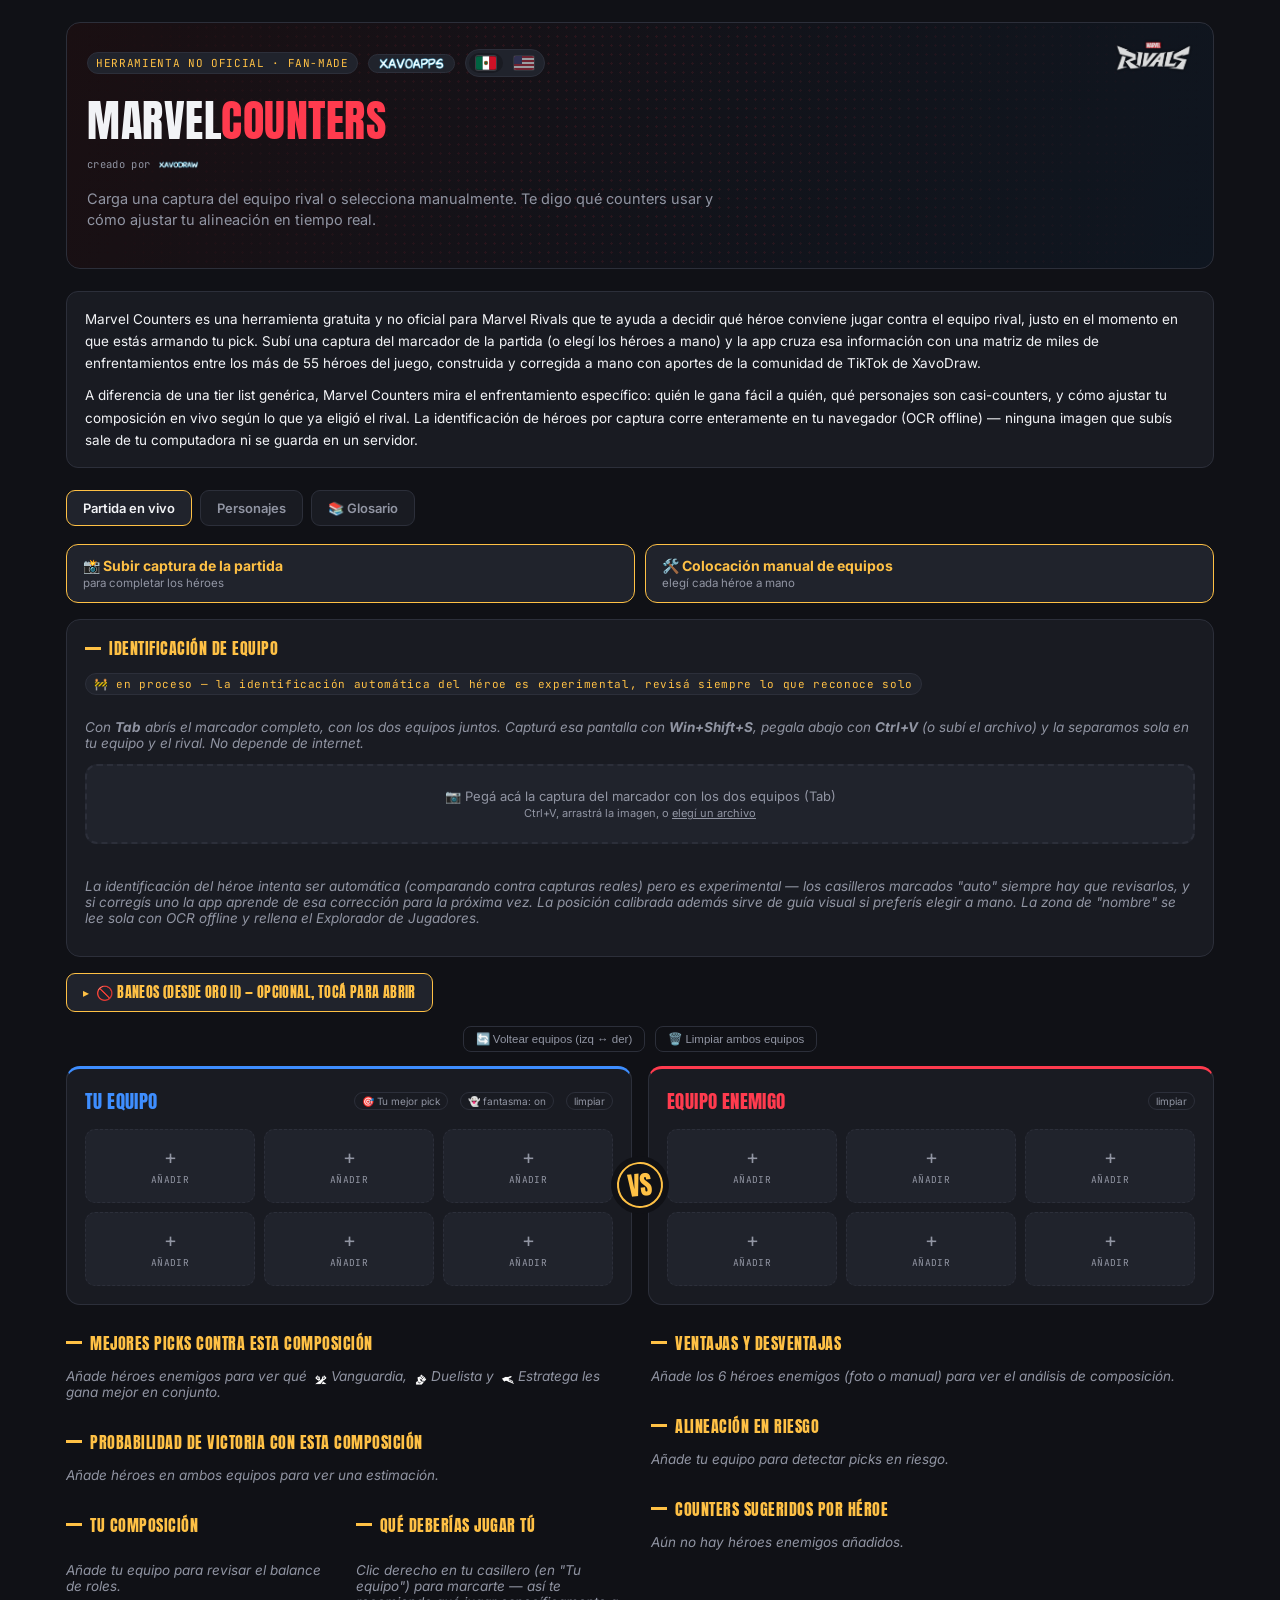
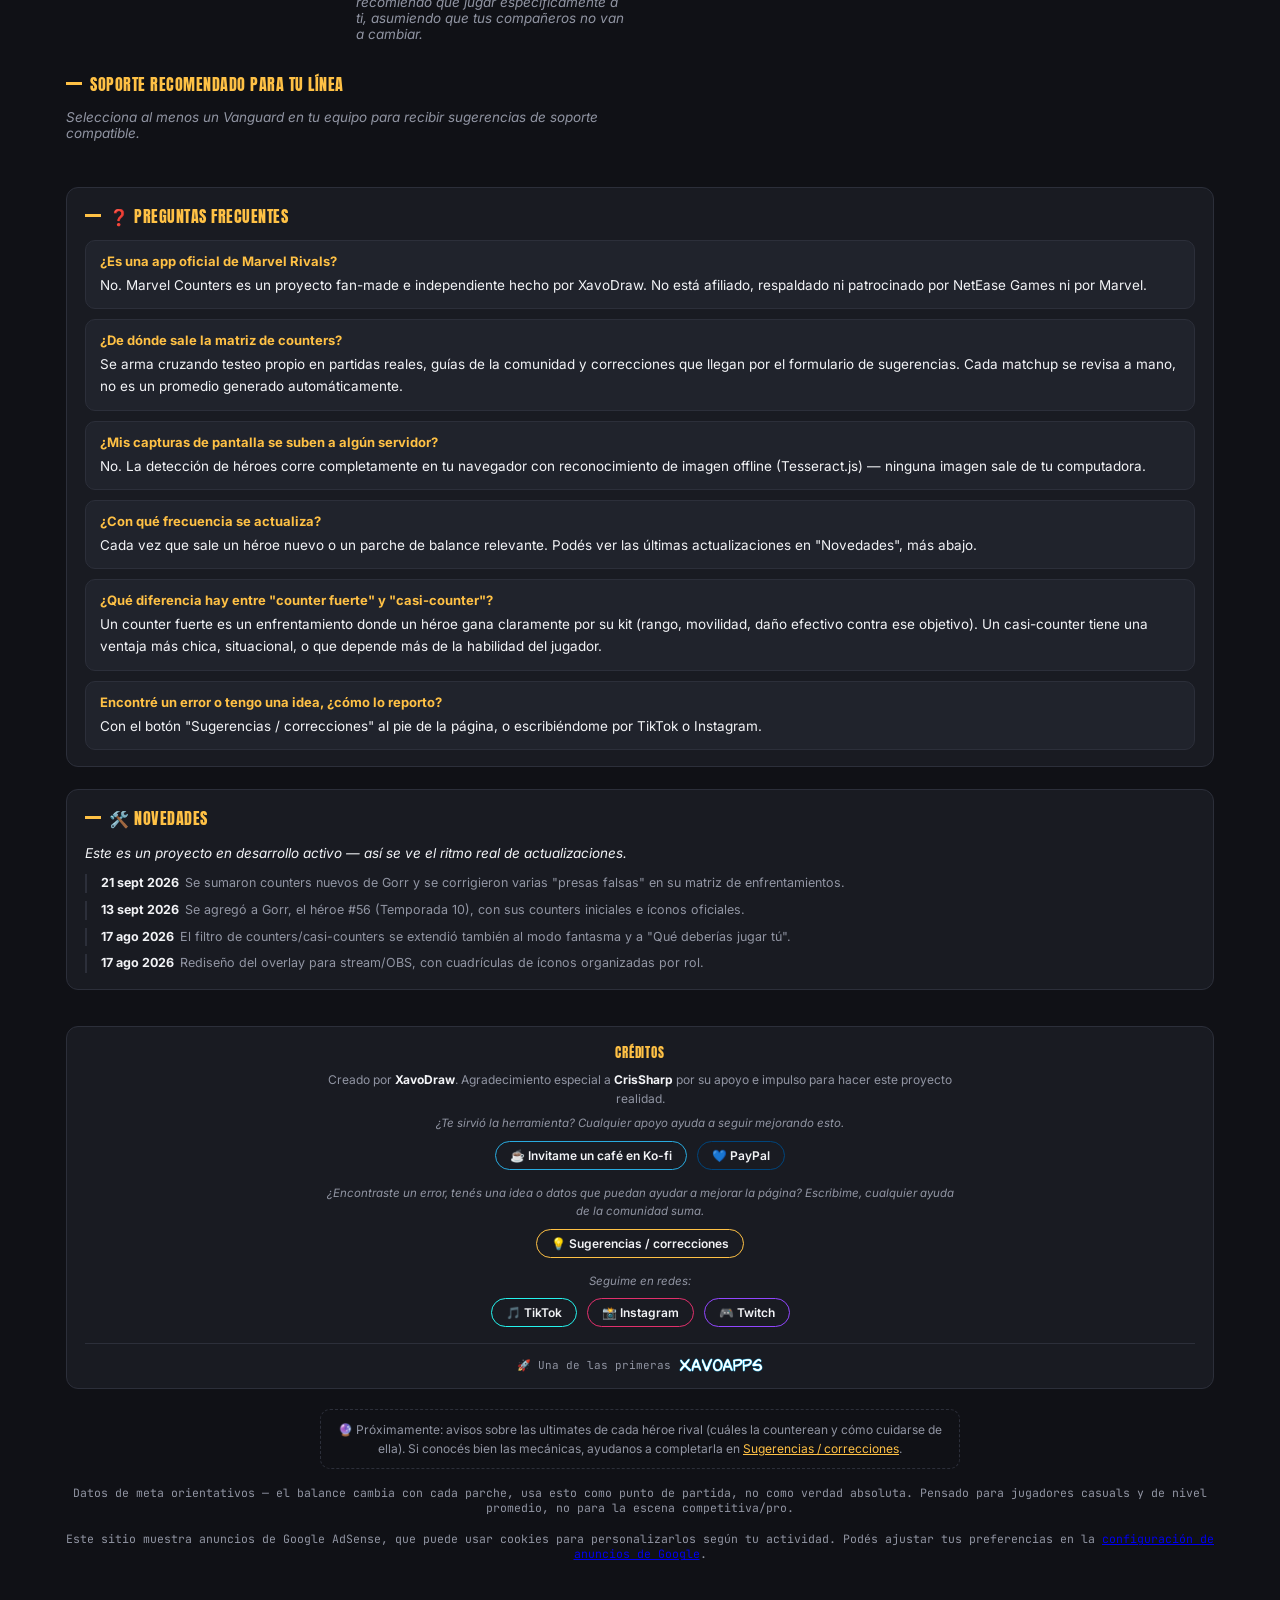
==== commit 43be9011: "Suma contenido real (Acerca de, FAQ, Novedades) para el rechazo de AdSense AdSense marco el sitio co" ====
--- a/index.html
+++ b/index.html
@@ -4,10 +4,65 @@
 <meta charset="UTF-8">
 <meta name="viewport" content="width=device-width, initial-scale=1.0">
 <title>Marvel Counters</title>
+<meta name="description" content="Carga una captura del equipo rival o selecciona manualmente. Te decimos que counters usar y como ajustar tu alineacion en tiempo real para Marvel Rivals.">
+<link rel="canonical" href="https://marvelcounters.com/">
+<meta property="og:type" content="website">
+<meta property="og:url" content="https://marvelcounters.com/">
+<meta property="og:title" content="Marvel Counters">
+<meta property="og:description" content="Carga una captura del equipo rival o selecciona manualmente. Te decimos que counters usar y como ajustar tu alineacion en tiempo real para Marvel Rivals.">
+<meta property="og:image" content="https://marvelcounters.com/assets/img/og-image.png">
+<meta property="og:image:width" content="1200">
+<meta property="og:image:height" content="630">
+<meta name="twitter:card" content="summary_large_image">
+<meta name="twitter:title" content="Marvel Counters">
+<meta name="twitter:description" content="Carga una captura del equipo rival o selecciona manualmente. Te decimos que counters usar y como ajustar tu alineacion en tiempo real para Marvel Rivals.">
+<meta name="twitter:image" content="https://marvelcounters.com/assets/img/og-image.png">
+<link rel="icon" type="image/png" sizes="32x32" href="assets/img/favicon-32x32.png">
+<link rel="icon" type="image/png" sizes="16x16" href="assets/img/favicon-16x16.png">
+<link rel="apple-touch-icon" sizes="180x180" href="assets/img/apple-touch-icon.png">
+<link rel="shortcut icon" href="favicon.ico">
 <script async src="https://pagead2.googlesyndication.com/pagead/js/adsbygoogle.js?client=ca-pub-5918687783087129" crossorigin="anonymous"></script>
 <link rel="preconnect" href="https://fonts.googleapis.com">
 <link href="https://fonts.googleapis.com/css2?family=Anton&family=Inter:wght@400;500;600;700;800&family=JetBrains+Mono:wght@500&display=swap" rel="stylesheet">
 <link rel="stylesheet" href="assets/css/styles.css">
+<script type="application/ld+json">
+{
+  "@context": "https://schema.org",
+  "@type": "FAQPage",
+  "mainEntity": [
+    {
+      "@type": "Question",
+      "name": "¿Es una app oficial de Marvel Rivals?",
+      "acceptedAnswer": { "@type": "Answer", "text": "No. Marvel Counters es un proyecto fan-made e independiente hecho por XavoDraw. No está afiliado, respaldado ni patrocinado por NetEase Games ni por Marvel." }
+    },
+    {
+      "@type": "Question",
+      "name": "¿De dónde sale la matriz de counters?",
+      "acceptedAnswer": { "@type": "Answer", "text": "Se arma cruzando testeo propio en partidas reales, guías de la comunidad y correcciones que llegan por el formulario de sugerencias. Cada matchup se revisa a mano, no es un promedio generado automáticamente." }
+    },
+    {
+      "@type": "Question",
+      "name": "¿Mis capturas de pantalla se suben a algún servidor?",
+      "acceptedAnswer": { "@type": "Answer", "text": "No. La detección de héroes corre completamente en tu navegador con reconocimiento de imagen offline (Tesseract.js) — ninguna imagen sale de tu computadora." }
+    },
+    {
+      "@type": "Question",
+      "name": "¿Con qué frecuencia se actualiza?",
+      "acceptedAnswer": { "@type": "Answer", "text": "Cada vez que sale un héroe nuevo o un parche de balance relevante." }
+    },
+    {
+      "@type": "Question",
+      "name": "¿Qué diferencia hay entre \"counter fuerte\" y \"casi-counter\"?",
+      "acceptedAnswer": { "@type": "Answer", "text": "Un counter fuerte es un enfrentamiento donde un héroe gana claramente por su kit. Un casi-counter tiene una ventaja más chica, situacional, o que depende más de la habilidad del jugador." }
+    },
+    {
+      "@type": "Question",
+      "name": "Encontré un error o tengo una idea, ¿cómo lo reporto?",
+      "acceptedAnswer": { "@type": "Answer", "text": "Con el botón \"Sugerencias / correcciones\" al pie de la página, o escribiéndome por TikTok o Instagram." }
+    }
+  ]
+}
+</script>
 </head>
 <body>
 <button id="backToTopBtn" title="Volver arriba" data-i18n-title="backToTop">⬆</button>
@@ -32,6 +87,11 @@
     <p class="sub" data-i18n="header.sub">Carga una captura del equipo rival o selecciona manualmente. Te digo qué counters usar y cómo ajustar tu alineación en tiempo real.</p>
   </header>
 
+  <div class="about-box">
+    <p data-i18n="about.p1">Marvel Counters es una herramienta gratuita y no oficial para Marvel Rivals que te ayuda a decidir qué héroe conviene jugar contra el equipo rival, justo en el momento en que estás armando tu pick. Subí una captura del marcador de la partida (o elegí los héroes a mano) y la app cruza esa información con una matriz de miles de enfrentamientos entre los más de 55 héroes del juego, construida y corregida a mano con aportes de la comunidad de TikTok de XavoDraw.</p>
+    <p data-i18n="about.p2">A diferencia de una tier list genérica, Marvel Counters mira el enfrentamiento específico: quién le gana fácil a quién, qué personajes son casi-counters, y cómo ajustar tu composición en vivo según lo que ya eligió el rival. La identificación de héroes por captura corre enteramente en tu navegador (OCR offline) — ninguna imagen que subís sale de tu computadora ni se guarda en un servidor.</p>
+  </div>
+
   <div class="tabbar">
     <button class="tab-btn active" id="tabMain" data-i18n="tab.main">Partida en vivo</button>
     <button class="tab-btn" id="tabEditor" data-i18n="tab.editor">Counters</button>
@@ -265,6 +325,47 @@
 
     <div class="sec-title" data-i18n="glossary.dataSources.title">🗂️ Fuentes de datos</div>
     <p class="empty-hint" data-i18n-html="glossary.dataSources.body">La matriz de matchups se arma con el aporte de mi comunidad de TikTok (¡gracias por cada sugerencia y corrección!).</p>
+  </div>
+
+  <div class="about-box">
+    <div class="sec-title" style="margin-top:0;" data-i18n="faq.title">❓ Preguntas frecuentes</div>
+    <div class="faq-list">
+      <div class="faq-item">
+        <div class="faq-q" data-i18n="faq.q1">¿Es una app oficial de Marvel Rivals?</div>
+        <p class="faq-a" data-i18n="faq.a1">No. Marvel Counters es un proyecto fan-made e independiente hecho por XavoDraw. No está afiliado, respaldado ni patrocinado por NetEase Games ni por Marvel.</p>
+      </div>
+      <div class="faq-item">
+        <div class="faq-q" data-i18n="faq.q2">¿De dónde sale la matriz de counters?</div>
+        <p class="faq-a" data-i18n="faq.a2">Se arma cruzando testeo propio en partidas reales, guías de la comunidad y correcciones que llegan por el formulario de sugerencias. Cada matchup se revisa a mano, no es un promedio generado automáticamente.</p>
+      </div>
+      <div class="faq-item">
+        <div class="faq-q" data-i18n="faq.q3">¿Mis capturas de pantalla se suben a algún servidor?</div>
+        <p class="faq-a" data-i18n="faq.a3">No. La detección de héroes corre completamente en tu navegador con reconocimiento de imagen offline (Tesseract.js) — ninguna imagen sale de tu computadora.</p>
+      </div>
+      <div class="faq-item">
+        <div class="faq-q" data-i18n="faq.q4">¿Con qué frecuencia se actualiza?</div>
+        <p class="faq-a" data-i18n="faq.a4">Cada vez que sale un héroe nuevo o un parche de balance relevante. Podés ver las últimas actualizaciones en "Novedades", más abajo.</p>
+      </div>
+      <div class="faq-item">
+        <div class="faq-q" data-i18n="faq.q5">¿Qué diferencia hay entre "counter fuerte" y "casi-counter"?</div>
+        <p class="faq-a" data-i18n="faq.a5">Un counter fuerte es un enfrentamiento donde un héroe gana claramente por su kit (rango, movilidad, daño efectivo contra ese objetivo). Un casi-counter tiene una ventaja más chica, situacional, o que depende más de la habilidad del jugador.</p>
+      </div>
+      <div class="faq-item">
+        <div class="faq-q" data-i18n="faq.q6">Encontré un error o tengo una idea, ¿cómo lo reporto?</div>
+        <p class="faq-a" data-i18n="faq.a6">Con el botón "Sugerencias / correcciones" al pie de la página, o escribiéndome por TikTok o Instagram.</p>
+      </div>
+    </div>
+  </div>
+
+  <div class="about-box">
+    <div class="sec-title" style="margin-top:0;" data-i18n="changelog.title">🛠️ Novedades</div>
+    <p class="empty-hint" data-i18n="changelog.hint">Este es un proyecto en desarrollo activo — así se ve el ritmo real de actualizaciones.</p>
+    <ul class="changelog-list">
+      <li><span class="changelog-date">21 sept 2026</span><span data-i18n="changelog.i1">Se sumaron counters nuevos de Gorr y se corrigieron varias "presas falsas" en su matriz de enfrentamientos.</span></li>
+      <li><span class="changelog-date">13 sept 2026</span><span data-i18n="changelog.i2">Se agregó a Gorr, el héroe #56 (Temporada 10), con sus counters iniciales e íconos oficiales.</span></li>
+      <li><span class="changelog-date">17 ago 2026</span><span data-i18n="changelog.i3">El filtro de counters/casi-counters se extendió también al modo fantasma y a "Qué deberías jugar tú".</span></li>
+      <li><span class="changelog-date">17 ago 2026</span><span data-i18n="changelog.i4">Rediseño del overlay para stream/OBS, con cuadrículas de íconos organizadas por rol.</span></li>
+    </ul>
   </div>
 
   <div class="credits-box">
--- a/assets/css/styles.css
+++ b/assets/css/styles.css
@@ -292,6 +292,19 @@
   .ultimates-notice{margin-top:20px;text-align:center;color:var(--muted);font-size:12px;line-height:1.6;max-width:640px;
     margin-left:auto;margin-right:auto;padding:10px 16px;border:1px dashed var(--line);border-radius:10px;}
   .ultimates-notice a{color:var(--gold);}
+  .about-box{margin:16px 0 22px;padding:16px 18px;border:1px solid var(--line);border-radius:12px;background:var(--panel);}
+  .about-box p{color:var(--text);font-size:13.5px;line-height:1.65;margin:0 0 10px;}
+  .about-box p:last-child{margin-bottom:0;}
+
+  .faq-list{display:flex;flex-direction:column;gap:10px;margin-top:10px;}
+  .faq-item{background:var(--panel-alt);border:1px solid var(--line);border-radius:10px;padding:12px 14px;}
+  .faq-q{font-weight:700;font-size:13px;color:var(--gold);margin-bottom:5px;}
+  .faq-a{font-size:12.5px;color:var(--muted);line-height:1.55;margin:0;}
+
+  .changelog-list{list-style:none;margin:10px 0 0;padding:0;display:flex;flex-direction:column;gap:8px;}
+  .changelog-list li{font-size:12.5px;color:var(--muted);line-height:1.5;padding-left:14px;border-left:2px solid var(--line);}
+  .changelog-date{color:var(--text);font-weight:700;margin-right:6px;}
+
   .credits-box{margin-top:36px;padding:16px 18px;border:1px solid var(--line);border-radius:12px;background:var(--panel);text-align:center;}
   .credits-title{font-family:'Anton',sans-serif;font-size:13px;letter-spacing:.06em;text-transform:uppercase;color:var(--gold);margin-bottom:8px;}
   .credits-text{color:var(--muted);font-size:12px;line-height:1.6;max-width:640px;margin:0 auto 6px;}
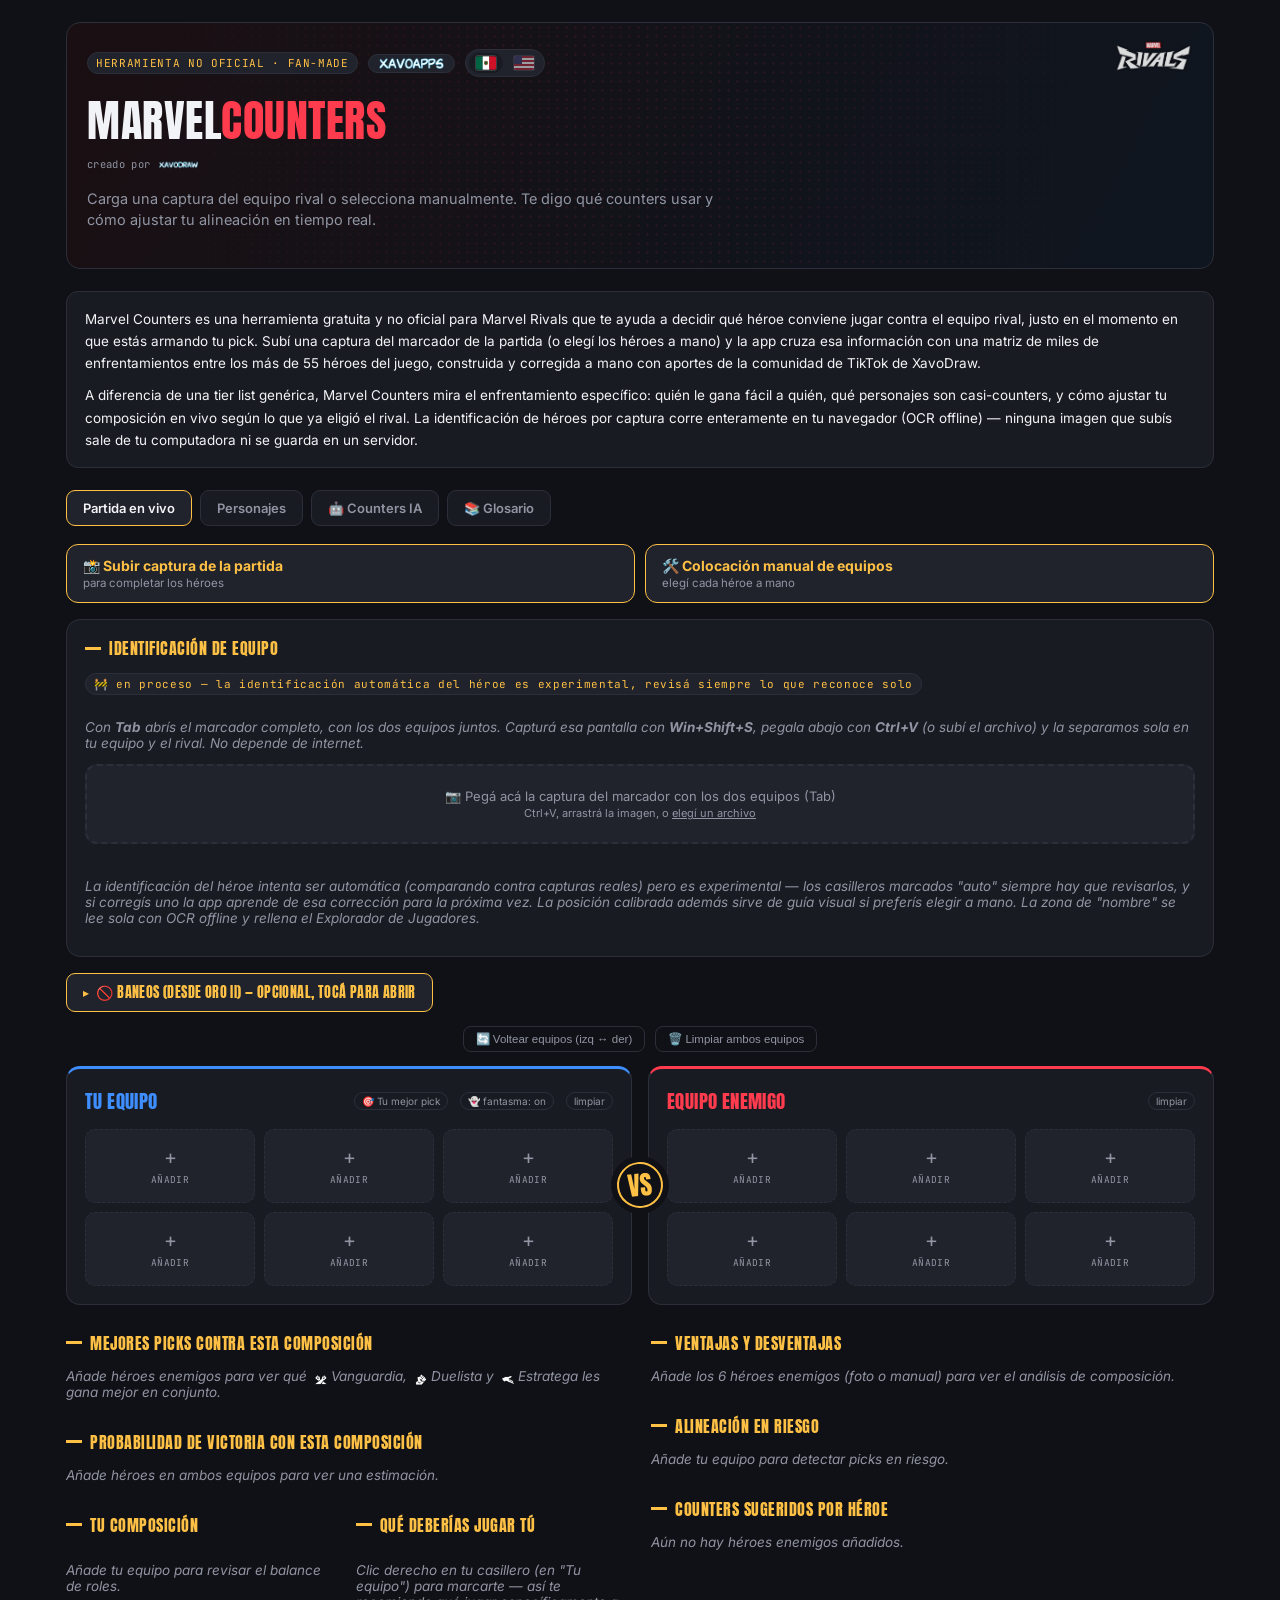
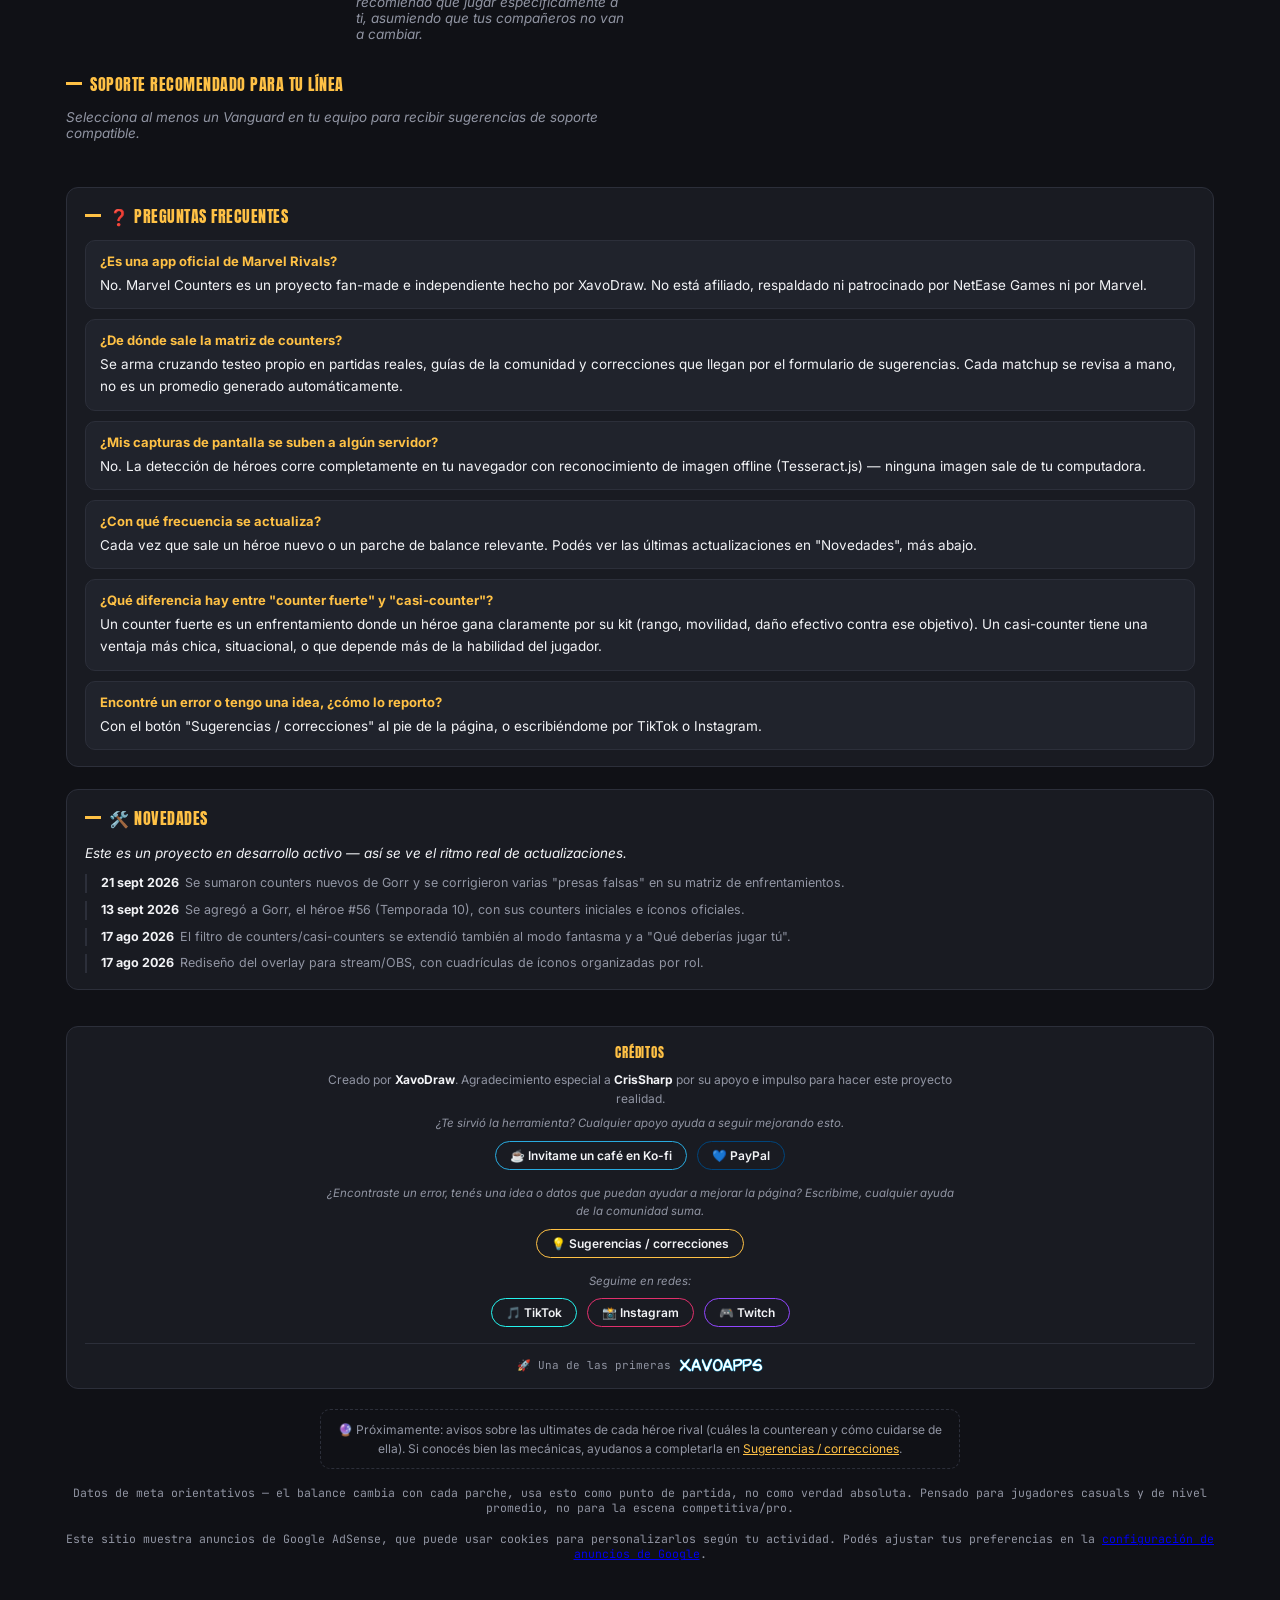
==== commit 9690155f: "Agrega pestana "Counters IA": contenido de counters escrito por la IA Nueva pestana en la barra exis" ====
--- a/index.html
+++ b/index.html
@@ -95,6 +95,7 @@
   <div class="tabbar">
     <button class="tab-btn active" id="tabMain" data-i18n="tab.main">Partida en vivo</button>
     <button class="tab-btn" id="tabEditor" data-i18n="tab.editor">Counters</button>
+    <button class="tab-btn" id="tabAiCounters" data-i18n="tab.aiCounters">🤖 Counters IA</button>
     <button class="tab-btn" id="tabGlossary" data-i18n="tab.glossary">Glosario</button>
   </div>
 
@@ -229,6 +230,21 @@
     <div id="editorDetail"></div>
   </div>
 
+  <div id="aiCountersView" style="display:none;">
+    <div class="sec-title" style="margin-top:0;" data-i18n="aiCounters.title">🤖 Counters IA</div>
+    <p class="empty-hint" style="margin-bottom:12px;" data-i18n="aiCounters.hint">Sección aparte, escrita por una IA a partir del kit de cada héroe: a quién le gana fácil y quién lo counterea fácil, con el razonamiento detrás de cada elección. No es la matriz de la pestaña "Counters" de arriba (esa es curada a mano con la comunidad) — puede no coincidir con ella.</p>
+
+    <input type="text" id="aiCounterHeroSearch" placeholder="Buscar héroe..." data-i18n-placeholder="editor.searchPlaceholder">
+    <div class="role-filter-bar" id="aiCounterRoleFilter">
+      <button class="role-filter-btn active" data-role="" data-i18n="role.all">Todos</button>
+      <button class="role-filter-btn" data-role="Vanguard" data-i18n="role.Vanguard">Vanguardia</button>
+      <button class="role-filter-btn" data-role="Duelist" data-i18n="role.Duelist">Duelista</button>
+      <button class="role-filter-btn" data-role="Strategist" data-i18n="role.Strategist">Estratega</button>
+    </div>
+    <div id="aiCounterHeroList" class="hero-grid"></div>
+    <div id="aiCounterDetail"></div>
+  </div>
+
   <div id="glossaryView" style="display:none;">
     <div class="sec-title" style="margin-top:0;" data-i18n="comp.summary">📖 Composiciones recomendadas (guía general, no oficial)</div>
     <p class="empty-hint" data-i18n="comp.hint">Basado en datos de la comunidad — el balance cambia con cada parche, usalo como punto de partida.</p>
@@ -423,6 +439,7 @@
 <script src="assets/data/ref-matchup-scores.js"></script>
 <script src="assets/data/ref-hero-meta-stats.js"></script>
 <script src="assets/data/hero-basic-stats.js"></script>
+<script src="assets/data/ai-counters.js"></script>
 <script src="assets/js/hero-roster.js"></script>
 <script src="assets/js/matchups.js"></script>
 <script src="assets/js/hero-detect.js"></script>
--- a/assets/css/styles.css
+++ b/assets/css/styles.css
@@ -560,6 +560,16 @@
   .tier-red .matchup-pill{border-color:var(--enemy-dim);}
   .tier-blue .matchup-pill{border-color:var(--ally-dim);}
 
+  .ai-counter-section{display:grid;grid-template-columns:repeat(auto-fit,minmax(260px,1fr));gap:14px;margin-top:10px;}
+  .ai-counter-col{border-radius:10px;padding:12px 14px;border:1px solid var(--line);background:var(--panel-alt);}
+  .ai-counter-col.tier-blue{border-color:var(--ally);}
+  .ai-counter-col.tier-red{border-color:var(--enemy);}
+  .ai-counter-col-title{font-size:12.5px;font-weight:700;margin-bottom:10px;color:var(--text);}
+  .ai-counter-card{background:var(--panel);border:1px solid var(--line);border-radius:9px;padding:9px 11px;margin-bottom:8px;}
+  .ai-counter-card:last-child{margin-bottom:0;}
+  .ai-counter-card .n{display:flex;align-items:center;gap:6px;font-weight:700;font-size:12.5px;margin-bottom:4px;}
+  .ai-counter-card .why{font-size:11.5px;color:var(--muted);line-height:1.5;margin:0;}
+
   .matchup-grid-wrap{overflow-x:auto;margin-top:8px;}
   .matchup-grid{border-collapse:collapse;font-size:11px;white-space:nowrap;}
   .matchup-grid th, .matchup-grid td{border:1px solid var(--line);padding:5px 8px;text-align:center;}
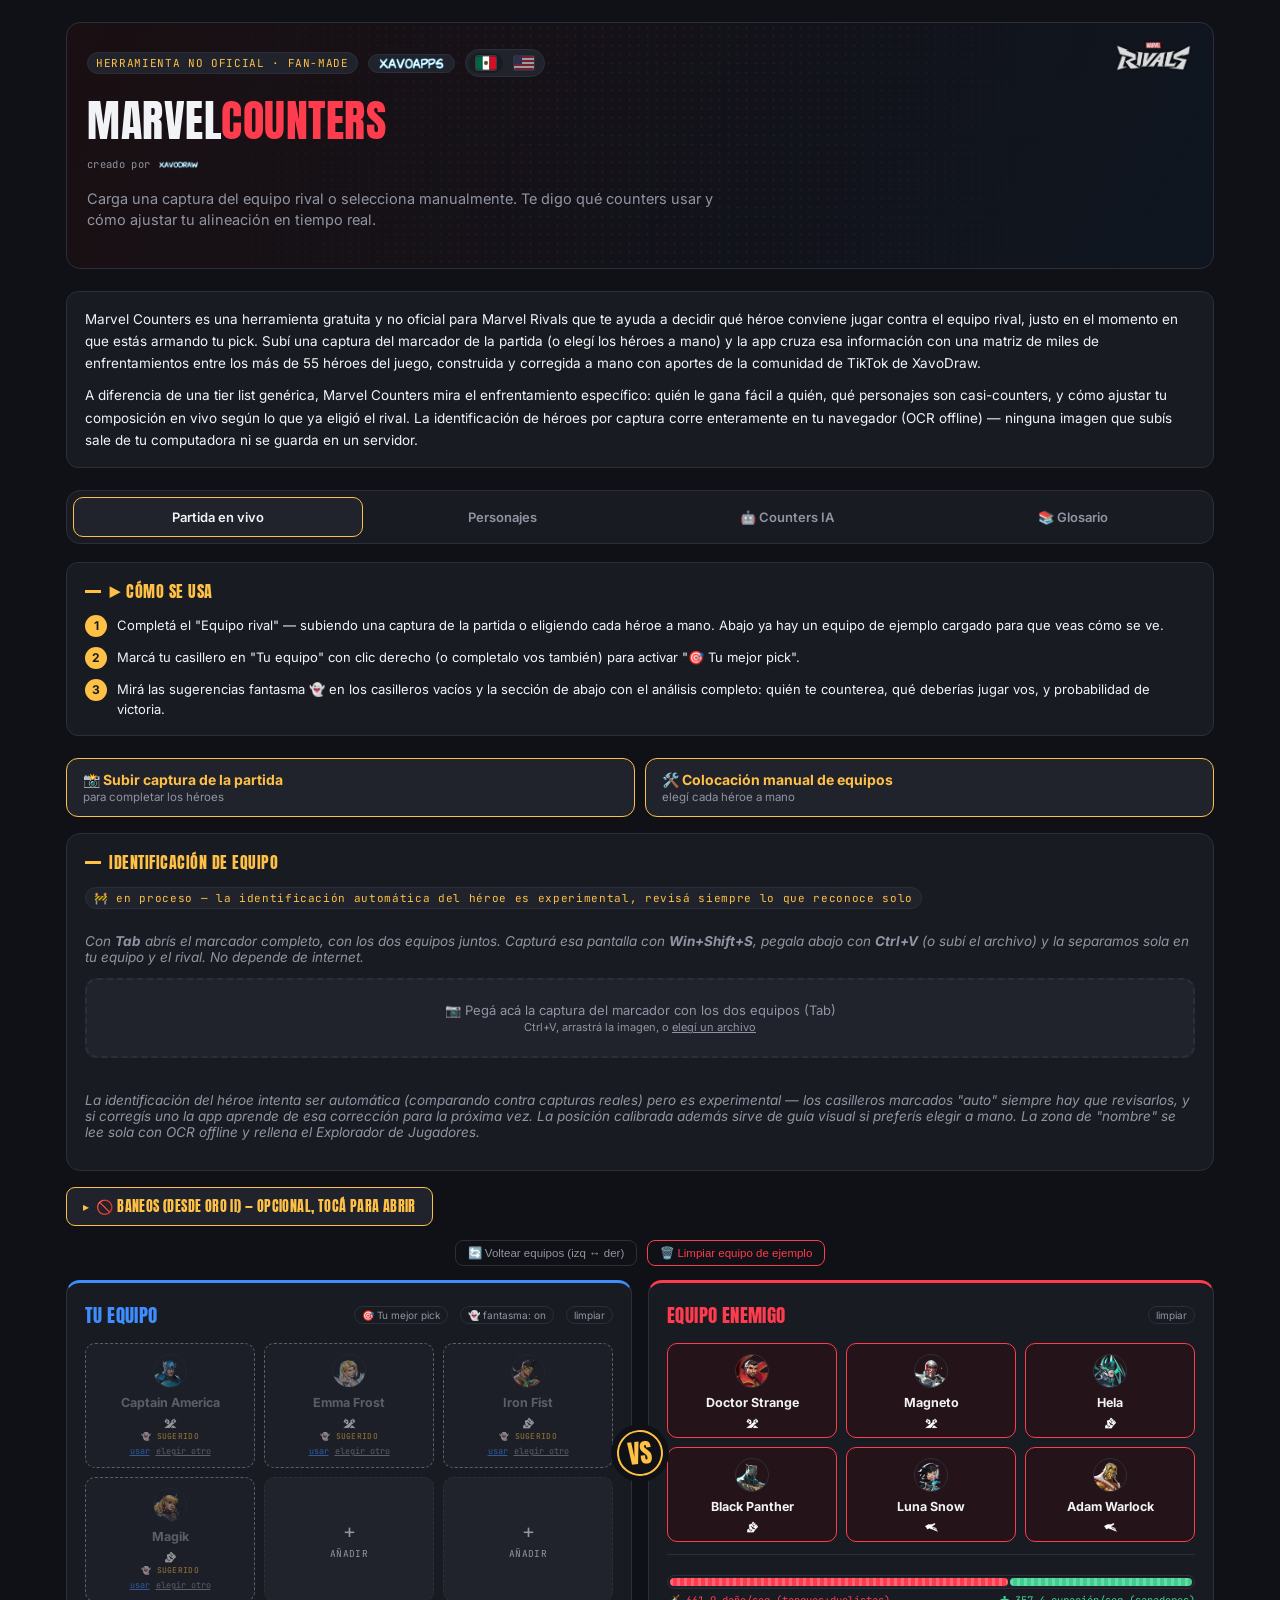
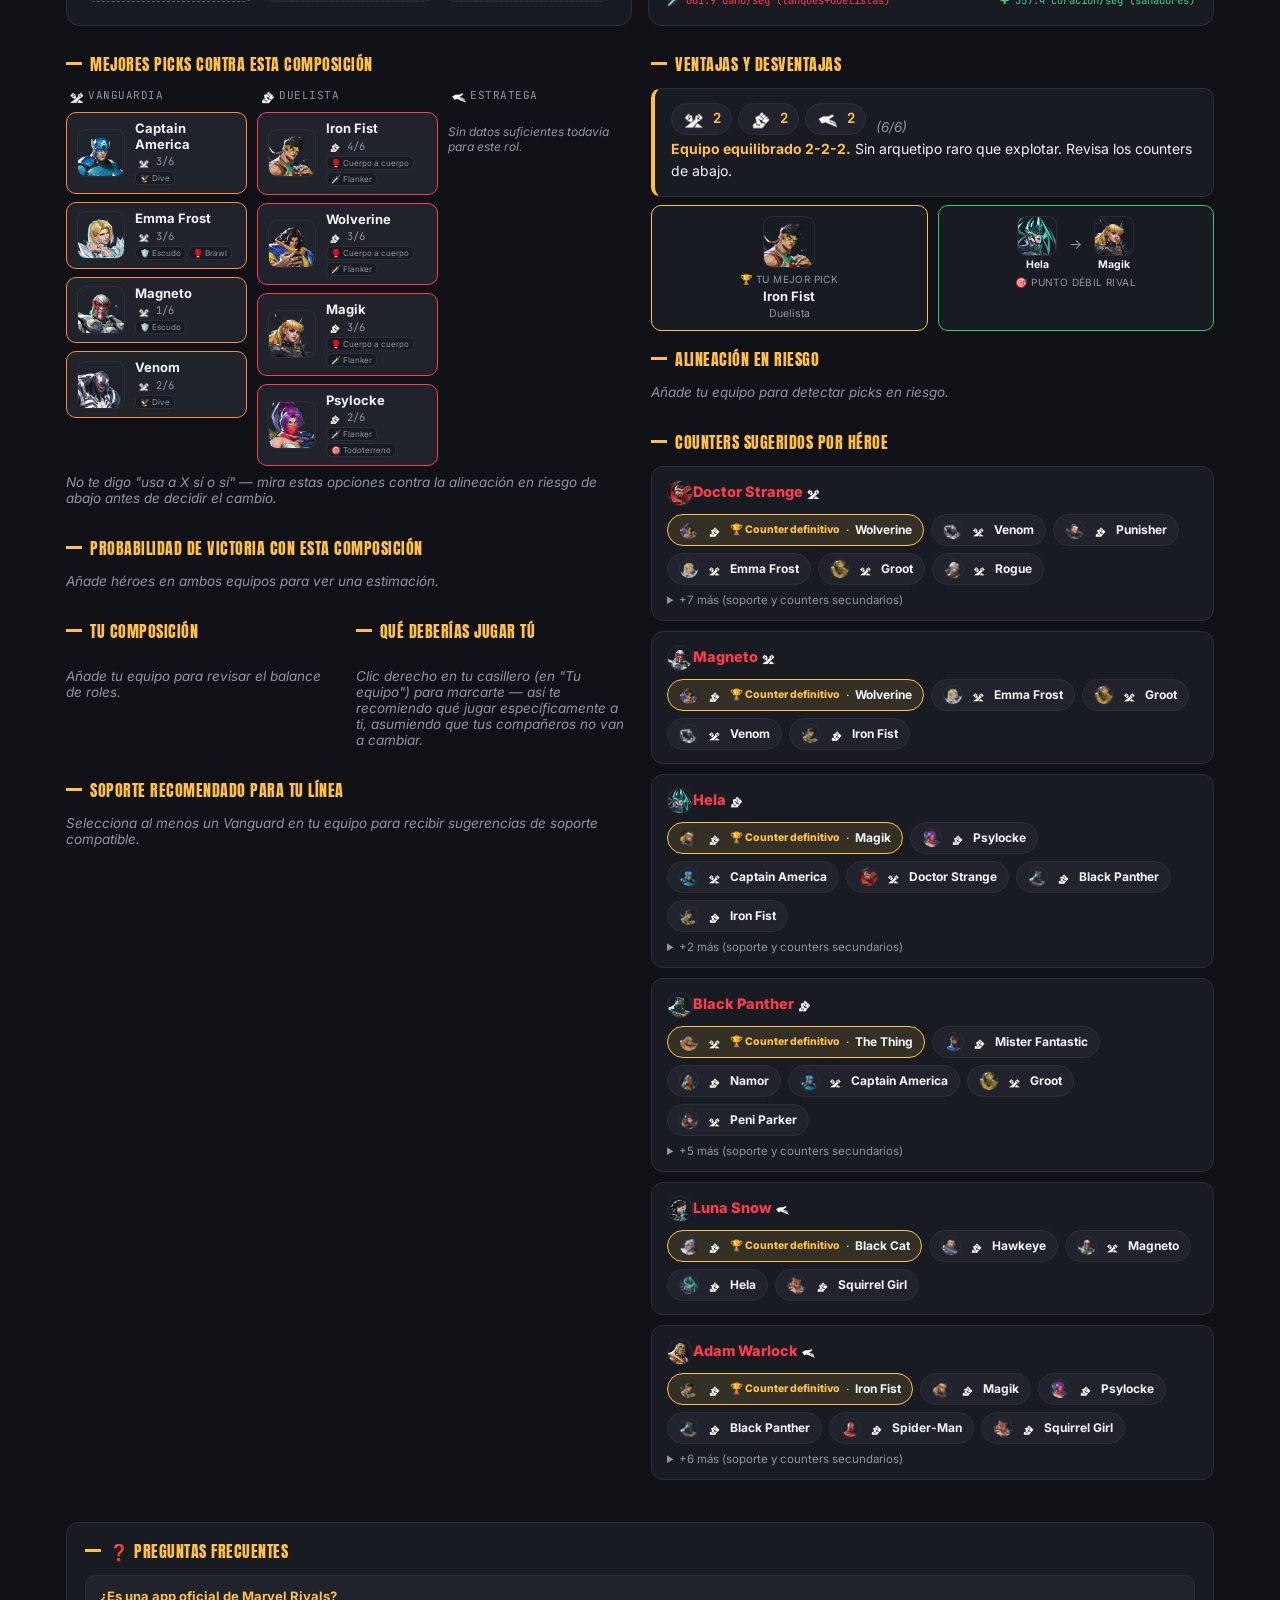
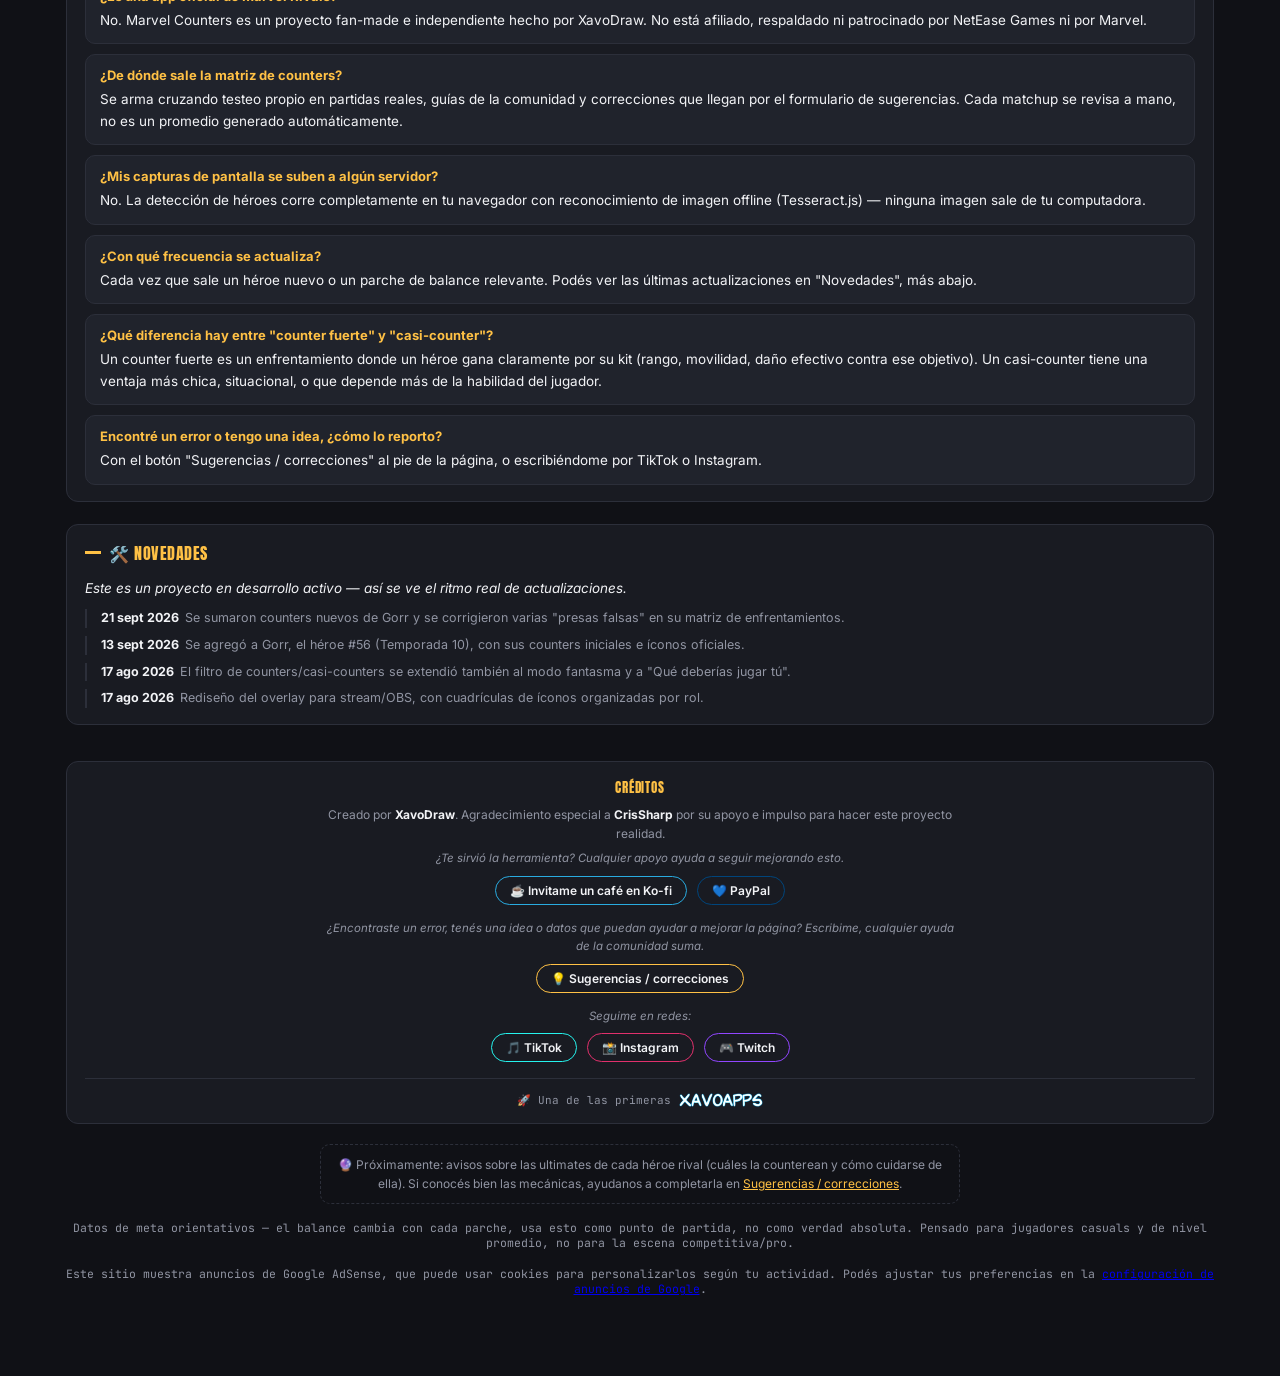
==== commit 1814333d: "URL por pestana, barra de tabs mas grande, equipo de ejemplo y guia de uso Cuatro pedidos sueltos de" ====
--- a/index.html
+++ b/index.html
@@ -5,7 +5,7 @@
 <meta name="viewport" content="width=device-width, initial-scale=1.0">
 <title>Marvel Counters</title>
 <meta name="description" content="Carga una captura del equipo rival o selecciona manualmente. Te decimos que counters usar y como ajustar tu alineacion en tiempo real para Marvel Rivals.">
-<link rel="canonical" href="https://marvelcounters.com/">
+<link rel="canonical" id="canonicalLink" href="https://marvelcounters.com/">
 <meta property="og:type" content="website">
 <meta property="og:url" content="https://marvelcounters.com/">
 <meta property="og:title" content="Marvel Counters">
@@ -101,6 +101,15 @@
 
   <div id="mainView">
 
+  <div class="about-box">
+    <div class="sec-title" style="margin-top:0;" data-i18n="howto.title">▶️ Cómo se usa</div>
+    <ol class="howto-list">
+      <li data-i18n="howto.step1">Completá el "Equipo rival" — subiendo una captura de la partida o eligiendo cada héroe a mano. Abajo ya hay un equipo de ejemplo cargado para que veas cómo se ve.</li>
+      <li data-i18n="howto.step2">Marcá tu casillero en "Tu equipo" con clic derecho (o completalo vos también) para activar "🎯 Tu mejor pick".</li>
+      <li data-i18n="howto.step3">Mirá las sugerencias fantasma 👻 en los casilleros vacíos y la sección de abajo con el análisis completo: quién te counterea, qué deberías jugar vos, y probabilidad de victoria.</li>
+    </ol>
+  </div>
+
   <!-- explorador de jugadores (pre-partida) sigue oculto por el momento (beta pausada) -- se deja
        en el DOM, solo escondido, para reactivarlo facil mas adelante sin perder el trabajo de
        deteccion/i18n. La identificacion de equipo (captura del marcador) se reactivo el 2026-08-17
@@ -152,7 +161,7 @@
 
   <div class="team-tools">
     <button class="ban-clear-btn" id="swapTeamsBtn" data-i18n="teamtools.swap">🔄 Voltear equipos (izq ↔ der)</button>
-    <button class="ban-clear-btn" id="clearAllTeamsBtn" data-i18n="teamtools.clearAll">🗑️ Limpiar ambos equipos</button>
+    <button class="ban-clear-btn danger" id="clearAllTeamsBtn" data-i18n="teamtools.clearAll">🗑️ Limpiar equipo de ejemplo</button>
   </div>
 
   <div class="teams" id="manualTeamSection">
--- a/assets/css/styles.css
+++ b/assets/css/styles.css
@@ -296,6 +296,11 @@
   .about-box p{color:var(--text);font-size:13.5px;line-height:1.65;margin:0 0 10px;}
   .about-box p:last-child{margin-bottom:0;}
 
+  .howto-list{list-style:none;counter-reset:howto;margin:10px 0 0;padding:0;display:flex;flex-direction:column;gap:10px;}
+  .howto-list li{counter-increment:howto;display:flex;gap:10px;align-items:flex-start;font-size:13px;color:var(--text);line-height:1.55;}
+  .howto-list li::before{content:counter(howto);flex:0 0 22px;width:22px;height:22px;border-radius:50%;
+    background:var(--gold);color:#1a1a1a;font-weight:700;font-size:12px;display:flex;align-items:center;justify-content:center;}
+
   .faq-list{display:flex;flex-direction:column;gap:10px;margin-top:10px;}
   .faq-item{background:var(--panel-alt);border:1px solid var(--line);border-radius:10px;padding:12px 14px;}
   .faq-q{font-weight:700;font-size:13px;color:var(--gold);margin-bottom:5px;}
@@ -419,9 +424,11 @@
     border:1px solid var(--line);border-radius:6px;padding:4px 9px;transition:.15s;}
   .scout-links a:hover{color:var(--gold);border-color:var(--gold);}
 
-  .tabbar{display:flex;gap:8px;margin-bottom:18px;}
-  .tab-btn{background:var(--panel);border:1px solid var(--line);color:var(--muted);padding:9px 16px;border-radius:9px;
-    font-weight:600;font-size:13px;cursor:pointer;font-family:'Inter',sans-serif;}
+  .tabbar{display:flex;gap:6px;flex-wrap:wrap;margin-bottom:18px;padding:6px;
+    background:var(--panel);border:1px solid var(--line);border-radius:14px;}
+  .tab-btn{background:transparent;border:1px solid transparent;color:var(--muted);padding:11px 16px;border-radius:10px;
+    font-weight:600;font-size:13px;cursor:pointer;font-family:'Inter',sans-serif;flex:1 1 auto;min-width:120px;text-align:center;}
+  .tab-btn:hover:not(.active){color:var(--text);border-color:var(--line);}
   .tab-btn.active{color:var(--text);border-color:var(--gold);background:var(--panel-alt);}
 
   .scan-bar{display:flex;align-items:center;gap:14px;flex-wrap:wrap;margin-bottom:16px;
@@ -502,6 +509,8 @@
     font-size:11.5px;cursor:pointer;}
   .team-tools{display:flex;gap:10px;justify-content:center;margin:0 0 14px;flex-wrap:wrap;}
   .team-tools .ban-clear-btn:hover{border-color:var(--gold);color:var(--gold);}
+  .ban-clear-btn.danger{border-color:var(--enemy);color:var(--enemy);}
+  .ban-clear-btn.danger:hover{background:var(--enemy);color:var(--text);border-color:var(--enemy);}
 
   .winprob-bar-outer{background:var(--panel-alt);border:1px solid var(--line);border-radius:20px;height:22px;
     overflow:hidden;margin-top:8px;position:relative;}
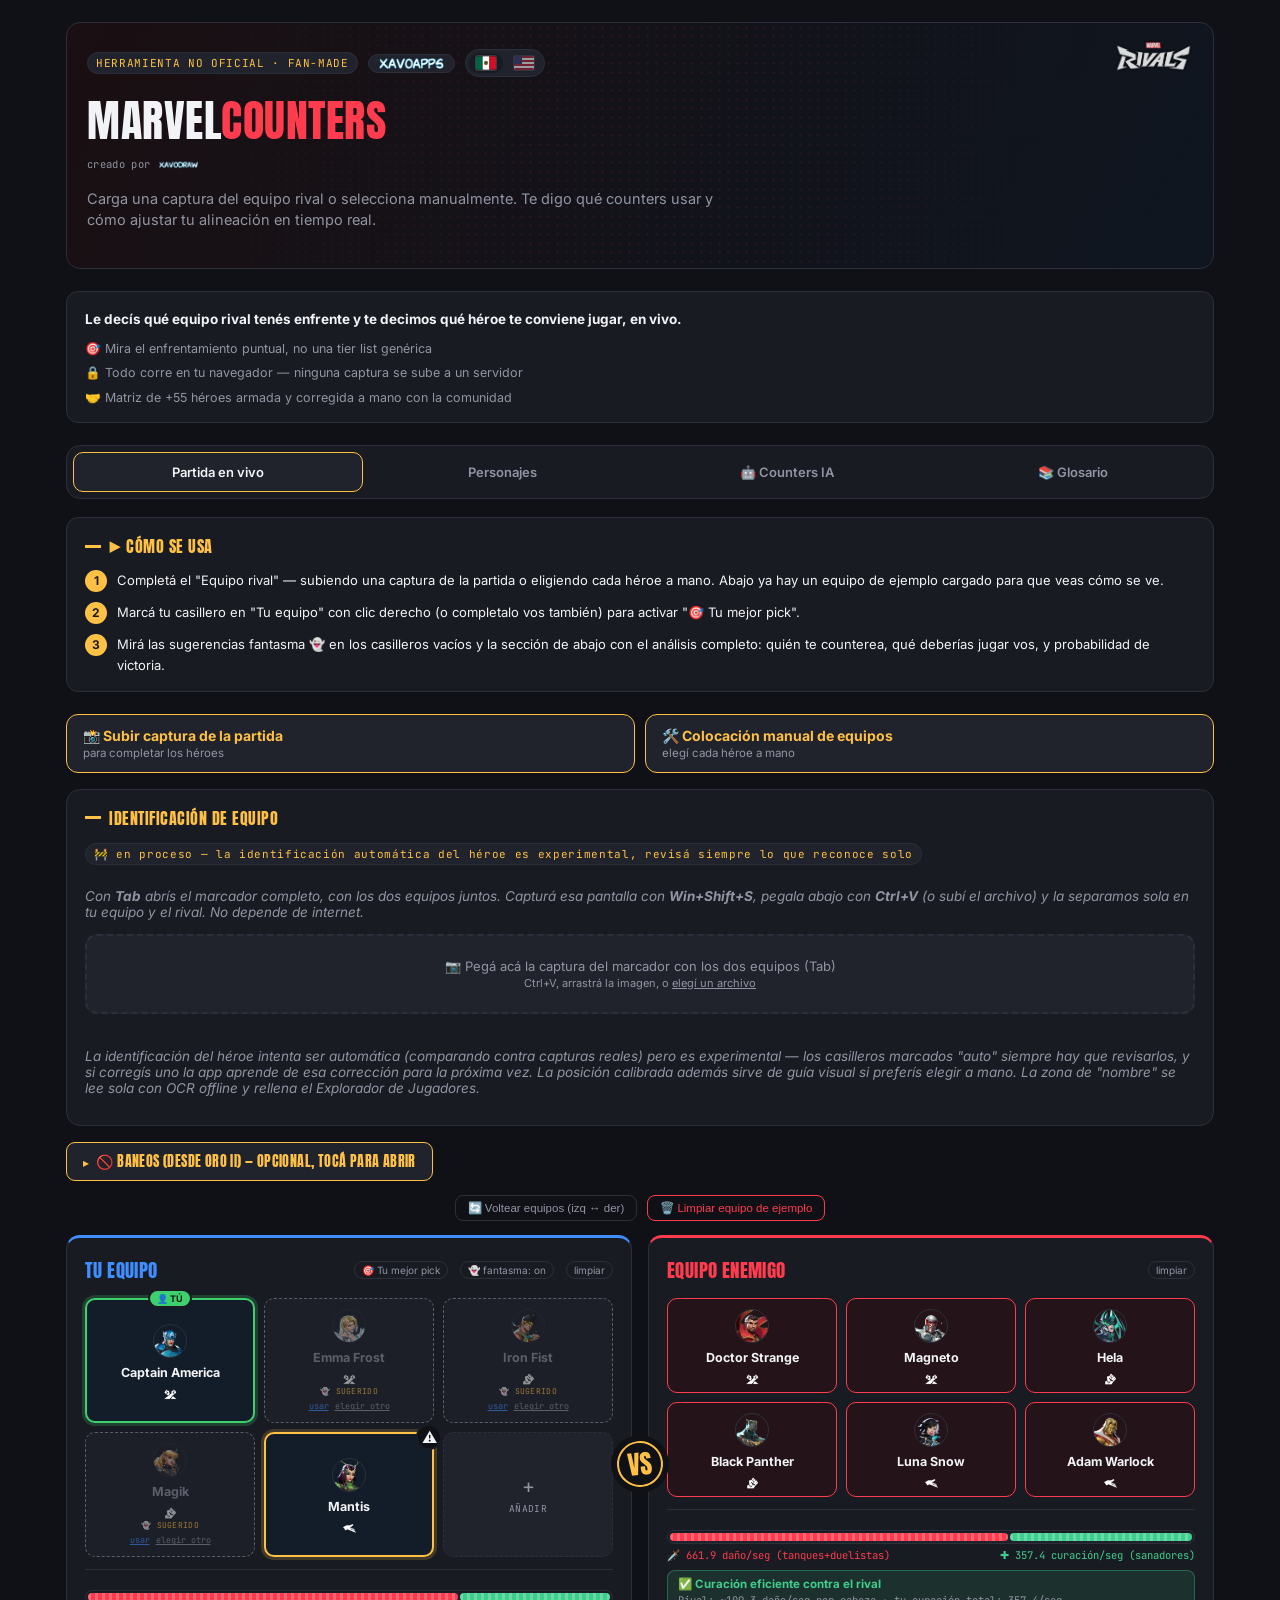
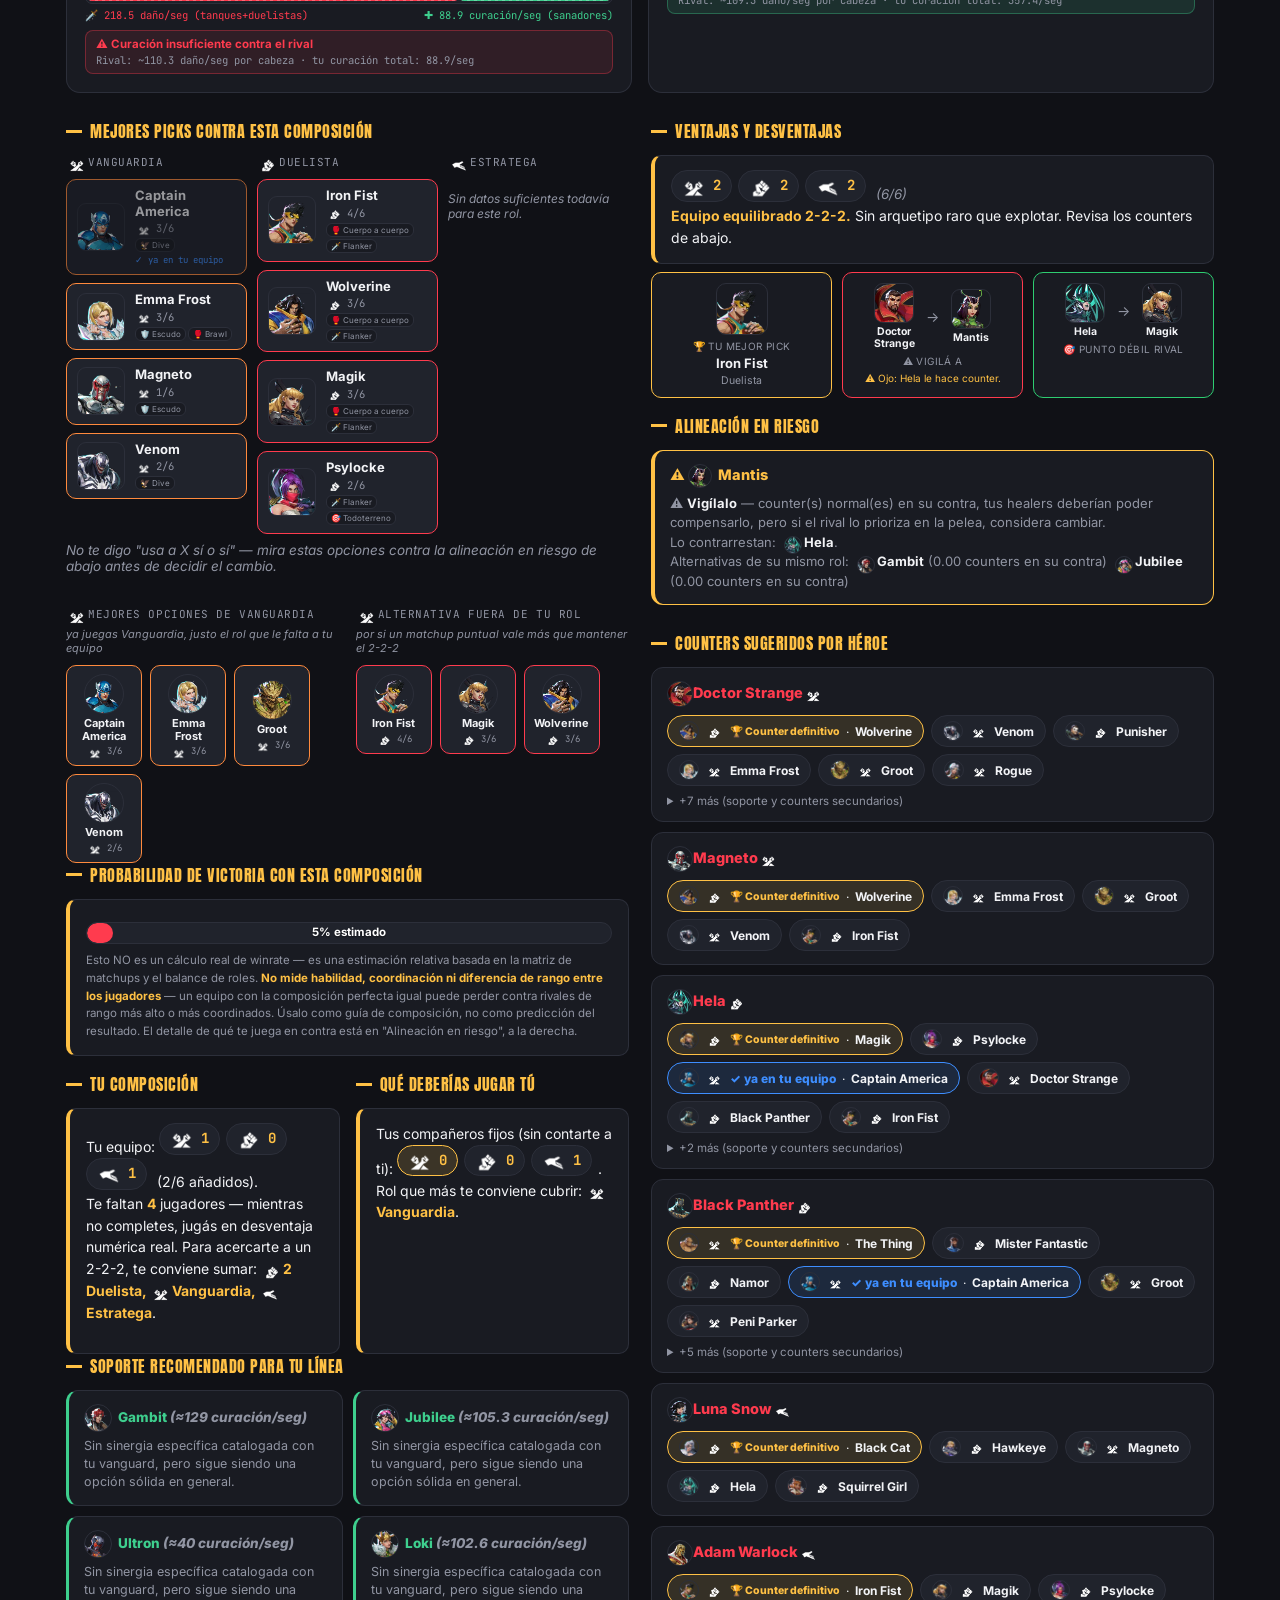
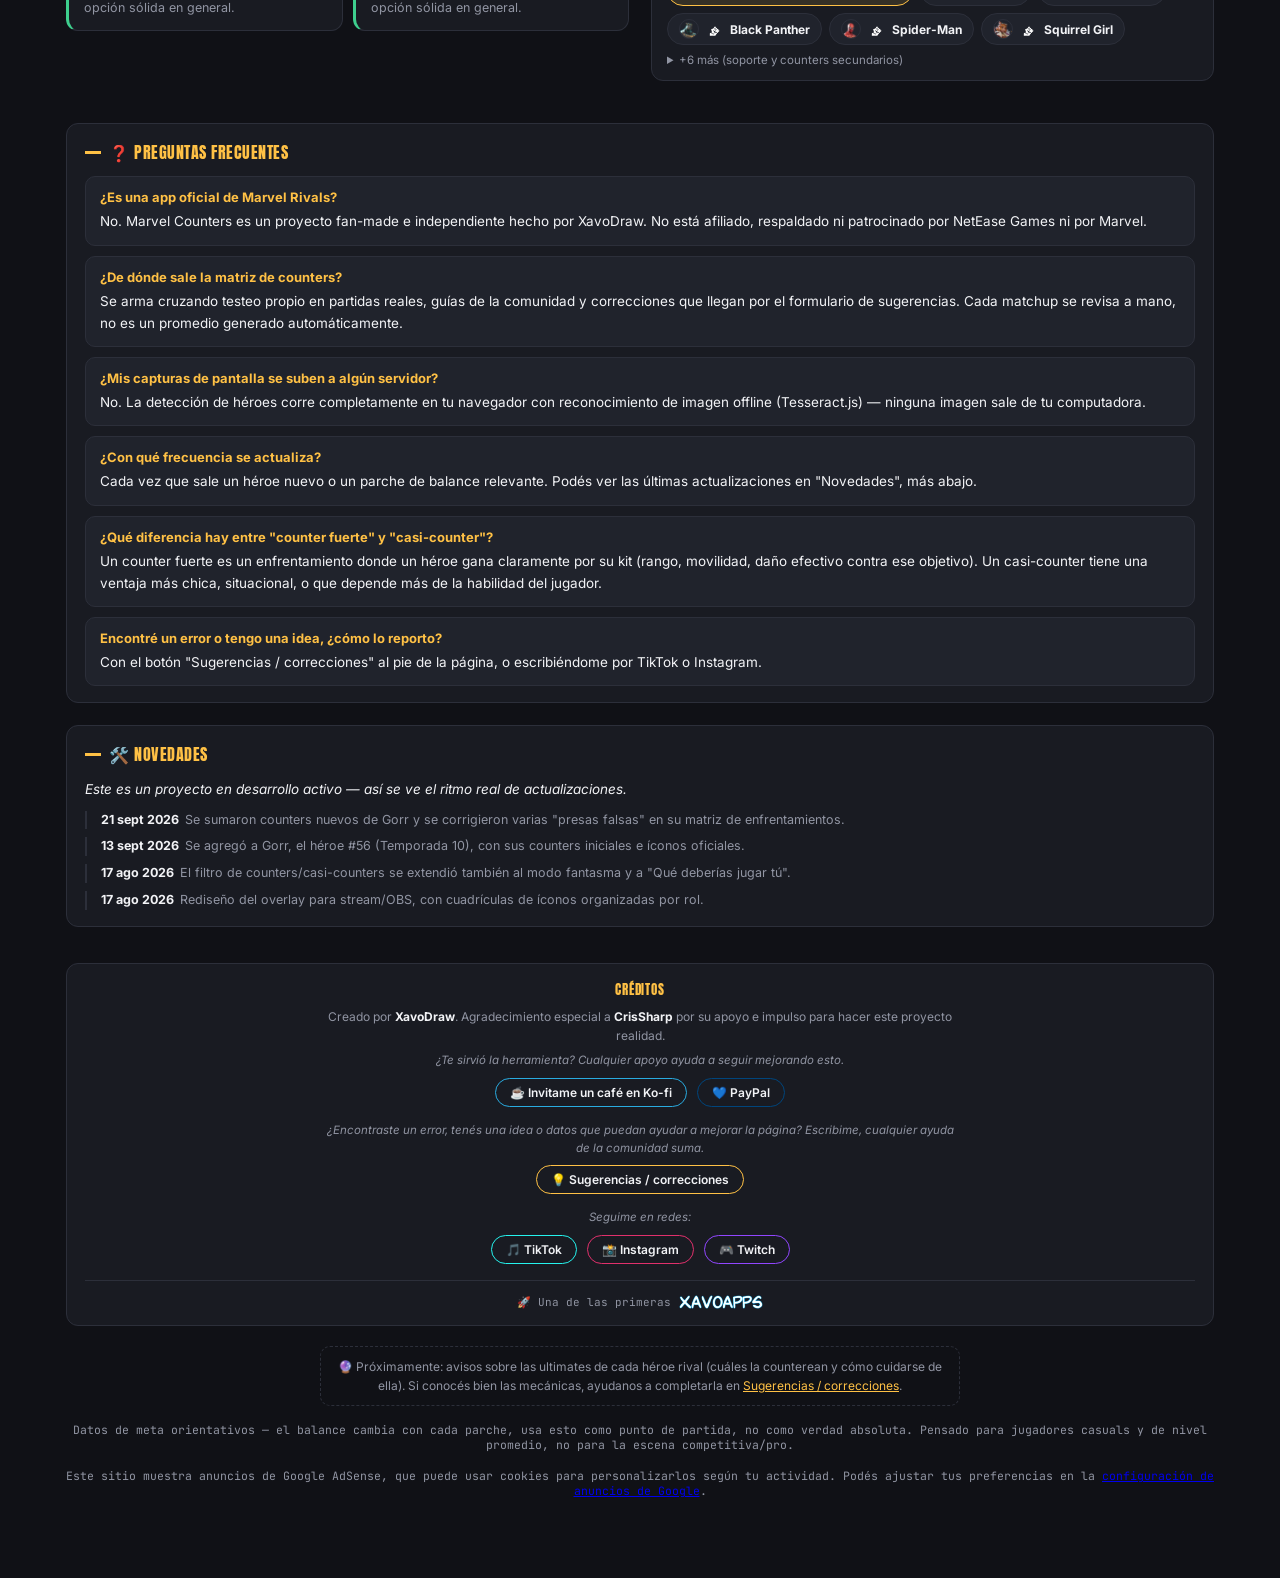
==== commit 27e65181: "Equipo de ejemplo con healers + marca "vos", y "Acerca de" mas corto Dos pedidos:  - El equipo de ej" ====
--- a/index.html
+++ b/index.html
@@ -88,8 +88,12 @@
   </header>
 
   <div class="about-box">
-    <p data-i18n="about.p1">Marvel Counters es una herramienta gratuita y no oficial para Marvel Rivals que te ayuda a decidir qué héroe conviene jugar contra el equipo rival, justo en el momento en que estás armando tu pick. Subí una captura del marcador de la partida (o elegí los héroes a mano) y la app cruza esa información con una matriz de miles de enfrentamientos entre los más de 55 héroes del juego, construida y corregida a mano con aportes de la comunidad de TikTok de XavoDraw.</p>
-    <p data-i18n="about.p2">A diferencia de una tier list genérica, Marvel Counters mira el enfrentamiento específico: quién le gana fácil a quién, qué personajes son casi-counters, y cómo ajustar tu composición en vivo según lo que ya eligió el rival. La identificación de héroes por captura corre enteramente en tu navegador (OCR offline) — ninguna imagen que subís sale de tu computadora ni se guarda en un servidor.</p>
+    <p class="about-lead" data-i18n="about.lead">Le decís qué equipo rival tenés enfrente y te decimos qué héroe te conviene jugar, en vivo.</p>
+    <ul class="about-bullets">
+      <li data-i18n="about.bullet1">🎯 Mira el enfrentamiento puntual, no una tier list genérica</li>
+      <li data-i18n="about.bullet2">🔒 Todo corre en tu navegador — ninguna captura se sube a un servidor</li>
+      <li data-i18n="about.bullet3">🤝 Matriz de +55 héroes armada y corregida a mano con la comunidad</li>
+    </ul>
   </div>
 
   <div class="tabbar">
--- a/assets/css/styles.css
+++ b/assets/css/styles.css
@@ -295,6 +295,9 @@
   .about-box{margin:16px 0 22px;padding:16px 18px;border:1px solid var(--line);border-radius:12px;background:var(--panel);}
   .about-box p{color:var(--text);font-size:13.5px;line-height:1.65;margin:0 0 10px;}
   .about-box p:last-child{margin-bottom:0;}
+  .about-lead{color:var(--text);font-size:14.5px;font-weight:700;line-height:1.45;margin:0 0 12px;}
+  .about-bullets{list-style:none;margin:0;padding:0;display:flex;flex-direction:column;gap:7px;}
+  .about-bullets li{font-size:12.5px;color:var(--muted);line-height:1.4;}
 
   .howto-list{list-style:none;counter-reset:howto;margin:10px 0 0;padding:0;display:flex;flex-direction:column;gap:10px;}
   .howto-list li{counter-increment:howto;display:flex;gap:10px;align-items:flex-start;font-size:13px;color:var(--text);line-height:1.55;}
